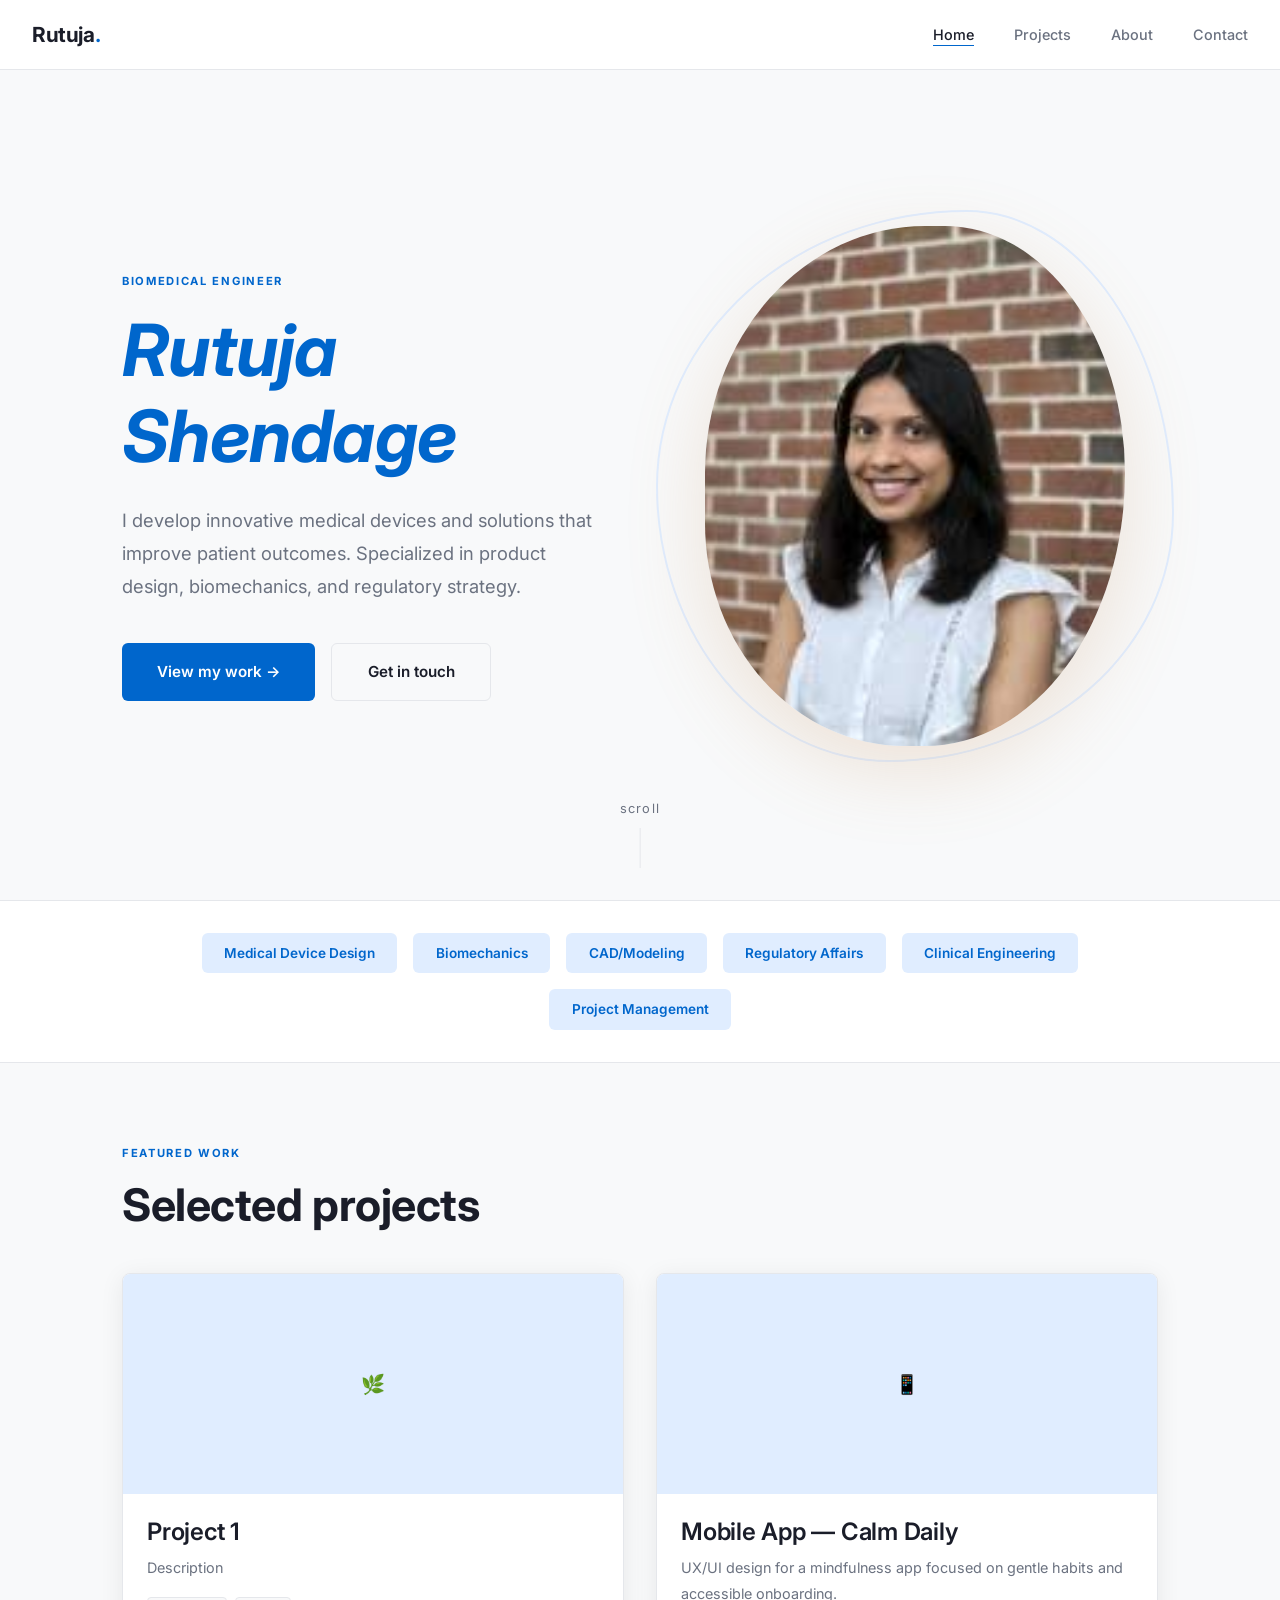
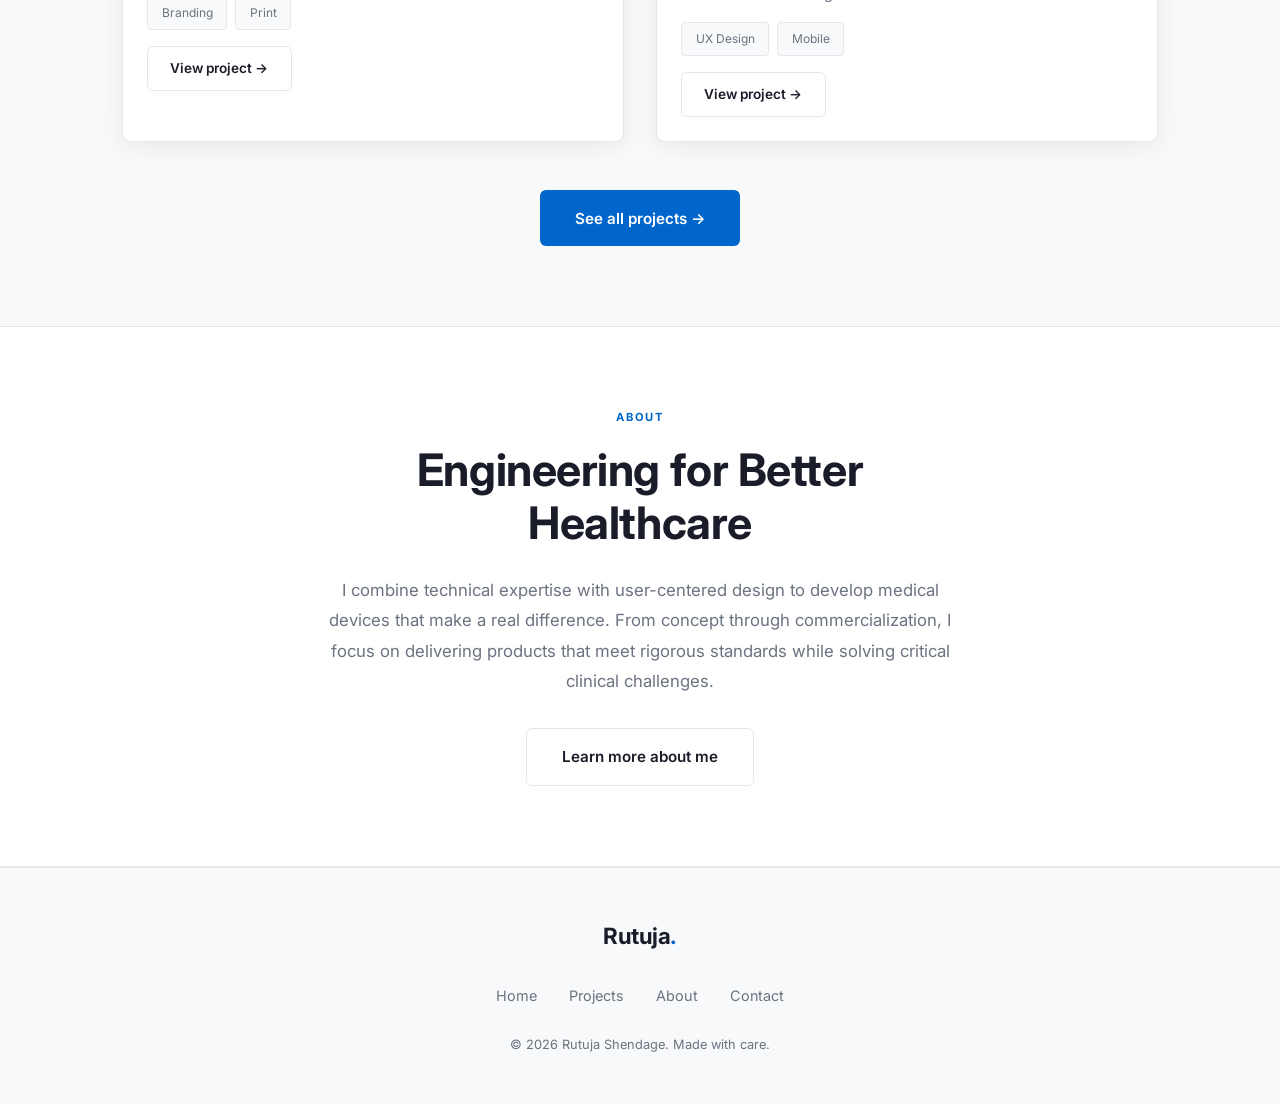
==== index.html @ ed60dc4b "dash" ====
<!DOCTYPE html>
<html lang="en">
<head>
  <meta charset="UTF-8" />
  <meta name="viewport" content="width=device-width, initial-scale=1.0" />
  <title>Rutuja Shendage - Biomedical Engineer</title><!-- ✏️ Change your name here -->
  <meta name="description" content="Biomedical Engineer specializing in medical device design and innovation." />
  <link rel="preconnect" href="https://fonts.googleapis.com" />
  <link rel="preconnect" href="https://fonts.gstatic.com" crossorigin />
  <link href="https://fonts.googleapis.com/css2?family=Inter:wght@400;500;600;700&family=Roboto:wght@400;500;700&display=swap" rel="stylesheet" />
  <link rel="stylesheet" href="css/style.css" />
</head>
<body>

  <!-- ===== NAVIGATION ===== -->
  <nav>
    <a href="index.html" class="nav-logo">Rutuja<span>.</span></a><!-- ✏️ Your name/logo -->
    <button class="nav-toggle" aria-label="Open menu">
      <span></span><span></span><span></span>
    </button>
    <ul class="nav-links">
      <li><a href="index.html">Home</a></li>
      <li><a href="pages/projects.html">Projects</a></li>
      <li><a href="pages/about.html">About</a></li>
      <li><a href="pages/contact.html">Contact</a></li>
    </ul>
  </nav>

  <div class="page-wrapper">

    <!-- ===== HERO ===== -->
    <section class="hero section">
      <div class="container">
        <div class="hero-inner">
          <!-- Left: text -->
          <div class="hero-content">
            <span class="section-label">Biomedical Engineer</span><!-- ✏️ Tagline -->
            <h1><em>Rutuja Shendage</em></h1><!-- ✏️ Your name -->
            <p>
              I develop innovative medical devices and solutions that improve patient outcomes.
              Specialized in product design, biomechanics, and regulatory strategy.
            </p><!-- ✏️ Your bio intro -->
            <div class="hero-ctas">
              <a href="pages/projects.html" class="btn btn-primary">View my work →</a>
              <a href="pages/contact.html" class="btn btn-outline">Get in touch</a>
            </div>
          </div>

          <!-- Right: photo -->
          <div class="hero-photo-wrap">
            <!--
              ✏️ TO ADD YOUR PHOTO:
              1. Put your photo in the "images" folder (create it next to index.html)
              2. Replace the <div> below with:
                 
            -->
            <img src="images/rutuja.jfif" alt="Rutuja Shendage" class="hero-photo" />
            <div class="hero-photo-ring"></div>
          </div>
        </div>
      </div>
      <div class="hero-scroll">scroll</div>
    </section>

    <!-- ===== SKILLS STRIP ===== -->
    <section class="skills-strip">
      <div class="container">
        <div class="skills-strip-inner">
          <!-- ✏️ Edit or add your skills here -->
          <span class="skill-tag">Medical Device Design</span>
          <span class="skill-tag">Biomechanics</span>
          <span class="skill-tag">CAD/Modeling</span>
          <span class="skill-tag">Regulatory Affairs</span>
          <span class="skill-tag">Clinical Engineering</span>
          <span class="skill-tag">Project Management</span>
        </div>
      </div>
    </section>

    <!-- ===== FEATURED PROJECTS ===== -->
    <section class="section">
      <div class="container">
        <span class="section-label">Featured work</span>
        <h2 style="margin-bottom: 2.5rem;">Selected projects</h2>

        <div class="featured-grid">
          <!-- ✏️ FEATURED PROJECT 1 — Edit title, description, tags, and link -->
          <div class="featured-card fade-in">
            <div class="featured-card-img">🌿</div><!-- ✏️ Replace emoji with <img src="..." alt="..."> -->
            <div class="featured-card-body">
              <h3>Project 1</h3>
              <p>Description</p>
              <div class="card-tags">
                <span class="card-tag">Branding</span>
                <span class="card-tag">Print</span>
              </div>
              <a href="pages/projects/bloom-studio.html" class="btn btn-outline" style="font-size:0.85rem; padding: 0.6rem 1.4rem;">View project →</a>
            </div>
          </div>

          <!-- ✏️ FEATURED PROJECT 2 -->
          <div class="featured-card fade-in">
            <div class="featured-card-img">📱</div>
            <div class="featured-card-body">
              <h3>Mobile App — Calm Daily</h3>
              <p>UX/UI design for a mindfulness app focused on gentle habits and accessible onboarding.</p>
              <div class="card-tags">
                <span class="card-tag">UX Design</span>
                <span class="card-tag">Mobile</span>
              </div>
              <a href="pages/projects/calm-daily.html" class="btn btn-outline" style="font-size:0.85rem; padding: 0.6rem 1.4rem;">View project →</a>
            </div>
          </div>
        </div>

        <div style="text-align:center; margin-top: 3rem;">
          <a href="pages/projects.html" class="btn btn-primary">See all projects →</a>
        </div>
      </div>
    </section>

    <!-- ===== BRIEF ABOUT ===== -->
    <section class="section" style="background: var(--color-surface); border-top: 1px solid var(--color-border); border-bottom: 1px solid var(--color-border);">
      <div class="container" style="max-width: 700px; text-align: center;">
        <span class="section-label">About</span>
        <h2 style="margin-bottom: 1.5rem;">Engineering for Better Healthcare</h2><!-- ✏️ Your headline -->
        <p style="color: var(--color-muted); font-size: 1.05rem; margin-bottom: 2rem;">
          I combine technical expertise with user-centered design to develop medical devices
          that make a real difference. From concept through commercialization, I focus on
          delivering products that meet rigorous standards while solving critical clinical challenges.
        </p><!-- ✏️ Your short bio -->
        <a href="pages/about.html" class="btn btn-outline">Learn more about me</a>
      </div>
    </section>

  </div>

  <!-- ===== FOOTER ===== -->
  <footer>
    <div class="container">
      <div class="footer-inner">
        <div class="footer-logo">Rutuja<span style="color:var(--color-accent);">.</span></div><!-- ✏️ Your name -->
        <ul class="footer-links">
          <li><a href="index.html">Home</a></li>
          <li><a href="pages/projects.html">Projects</a></li>
          <li><a href="pages/about.html">About</a></li>
          <li><a href="pages/contact.html">Contact</a></li>
        </ul>
        <p class="footer-copy">© <span id="current-year"></span> Rutuja Shendage. Made with care.</p><!-- ✏️ Your name -->
      </div>
    </div>
  </footer>

  <script src="js/main.js"></script>
</body>
</html>
---- css/style.css ----
/* ============================================
   PORTFOLIO — Easy to customize!
   Change colors, fonts, and content below
   ============================================ */

/* === YOUR BRAND COLORS — Edit these! === */
:root {
  --color-bg: #F8F9FA;
  --color-surface: #FFFFFF;
  --color-text: #1A1D29;
  --color-muted: #6B7280;
  --color-accent: #0066CC;
  --color-accent-light: #E0EDFF;
  --color-border: #E5E7EB;

  --font-display: 'Inter', 'Roboto', sans-serif;
  --font-body: 'Inter', 'Roboto', sans-serif;

  --radius: 12px;
  --shadow: 0 4px 24px rgba(0,0,0,0.07);
  --transition: all 0.3s ease;
}

/* === RESET === */
*, *::before, *::after { box-sizing: border-box; margin: 0; padding: 0; }

/* === BASE === */
html { scroll-behavior: smooth; }

body {
  background: var(--color-bg);
  color: var(--color-text);
  font-family: var(--font-body);
  font-size: 16px;
  line-height: 1.8;
  font-weight: 400;
  min-height: 100vh;
}

img { max-width: 100%; display: block; }
a { color: inherit; text-decoration: none; }

/* === TYPOGRAPHY === */
h1, h2, h3, h4 {
  font-family: var(--font-display);
  font-weight: 700;
  line-height: 1.2;
  letter-spacing: -0.01em;
}

h1 { 
  font-size: clamp(2.5rem, 6vw, 4.5rem);
  font-weight: 700;
}

h2 { 
  font-size: clamp(1.8rem, 4vw, 2.8rem);
  font-weight: 700;
}

h3 { 
  font-size: 1.5rem;
  font-weight: 600;
}

h4 {
  font-size: 1.1rem;
  font-weight: 600;
}

.section-label {
  font-size: 0.7rem;
  letter-spacing: 0.15em;
  text-transform: uppercase;
  color: var(--color-accent);
  font-weight: 700;
  display: block;
  margin-bottom: 1rem;
}

/* === NAVIGATION === */
nav {
  position: fixed;
  top: 0; left: 0; right: 0;
  z-index: 100;
  padding: 1rem 2rem;
  display: flex;
  align-items: center;
  justify-content: space-between;
  background: rgba(255, 255, 255, 0.95);
  backdrop-filter: blur(12px);
  border-bottom: 1px solid var(--color-border);
  transition: var(--transition);
}

.nav-logo {
  font-family: var(--font-display);
  font-size: 1.3rem;
  font-weight: 700;
  color: var(--color-text);
  letter-spacing: -0.02em;
}

.nav-logo span {
  color: var(--color-accent);
}

.nav-links {
  display: flex;
  gap: 2.5rem;
  list-style: none;
}

.nav-links a {
  font-size: 0.9rem;
  font-weight: 500;
  color: var(--color-muted);
  transition: var(--transition);
  position: relative;
}

.nav-links a::after {
  content: '';
  position: absolute;
  bottom: -3px; left: 0; right: 0;
  height: 1px;
  background: var(--color-accent);
  transform: scaleX(0);
  transition: transform 0.3s ease;
}

.nav-links a:hover,
.nav-links a.active {
  color: var(--color-text);
}

.nav-links a:hover::after,
.nav-links a.active::after {
  transform: scaleX(1);
}

/* Hamburger for mobile */
.nav-toggle {
  display: none;
  flex-direction: column;
  gap: 5px;
  cursor: pointer;
  padding: 5px;
}

.nav-toggle span {
  display: block;
  width: 24px; height: 2px;
  background: var(--color-text);
  transition: var(--transition);
}

/* === LAYOUT === */
.page-wrapper {
  padding-top: 72px;
}

.container {
  max-width: 1100px;
  margin: 0 auto;
  padding: 0 2rem;
}

.section {
  padding: 5rem 0;
}

/* === BUTTONS === */
.btn {
  display: inline-flex;
  align-items: center;
  gap: 0.5rem;
  padding: 0.9rem 2.2rem;
  border-radius: 6px;
  font-family: var(--font-body);
  font-size: 0.95rem;
  font-weight: 600;
  cursor: pointer;
  transition: var(--transition);
  border: none;
}

.btn-primary {
  background: var(--color-accent);
  color: white;
}

.btn-primary:hover {
  background: #0050A3;
  transform: translateY(-2px);
  box-shadow: 0 8px 24px rgba(0,102,204,0.3);
}

.btn-outline {
  background: transparent;
  color: var(--color-text);
  border: 1.5px solid var(--color-border);
}

.btn-outline:hover {
  border-color: var(--color-accent);
  color: var(--color-accent);
  transform: translateY(-2px);
}

/* === HERO SECTION (index.html) === */
.hero {
  min-height: calc(100vh - 72px);
  display: flex;
  align-items: center;
  position: relative;
  overflow: hidden;
}

.hero-inner {
  display: grid;
  grid-template-columns: 1fr 1fr;
  gap: 4rem;
  align-items: center;
  width: 100%;
}

.hero-content {
  position: relative;
  z-index: 1;
}

.hero-content h1 {
  margin-bottom: 1.5rem;
}

.hero-content h1 em {
  font-style: italic;
  color: var(--color-accent);
}

.hero-content p {
  font-size: 1.15rem;
  color: var(--color-muted);
  margin-bottom: 2.5rem;
  max-width: 500px;
}

.hero-ctas {
  display: flex;
  gap: 1rem;
  flex-wrap: wrap;
}

/* Photo side */
.hero-photo-wrap {
  position: relative;
  display: flex;
  justify-content: center;
  align-items: center;
}

.hero-photo-ring {
  position: absolute;
  inset: -16px;
  border-radius: 60% 40% 55% 45% / 50% 55% 45% 50%;
  border: 2px solid var(--color-accent-light);
  z-index: 0;
  animation: morphRing 8s ease-in-out infinite;
}

@keyframes morphRing {
  0%, 100% { border-radius: 60% 40% 55% 45% / 50% 55% 45% 50%; }
  33%       { border-radius: 45% 55% 40% 60% / 55% 45% 55% 45%; }
  66%       { border-radius: 55% 45% 60% 40% / 45% 55% 45% 55%; }
}

.hero-photo {
  width: 420px;
  height: 520px;
  object-fit: cover;
  border-radius: 55% 45% 50% 50% / 50% 50% 55% 45%;
  position: relative;
  z-index: 1;
  animation: morphPhoto 8s ease-in-out infinite;
  box-shadow: 0 24px 80px rgba(196, 136, 74, 0.2);
}

@keyframes morphPhoto {
  0%, 100% { border-radius: 55% 45% 50% 50% / 50% 50% 55% 45%; }
  33%       { border-radius: 45% 55% 45% 55% / 55% 45% 50% 50%; }
  66%       { border-radius: 50% 50% 55% 45% / 45% 55% 45% 55%; }
}

/* Placeholder (before photo is added) */
.hero-photo-placeholder {
  background: var(--color-accent-light);
  display: flex;
  align-items: center;
  justify-content: center;
  font-size: 6rem;
}

.hero-scroll {
  position: absolute;
  bottom: 2rem;
  left: 50%;
  transform: translateX(-50%);
  font-size: 0.8rem;
  color: var(--color-muted);
  letter-spacing: 0.1em;
  display: flex;
  flex-direction: column;
  align-items: center;
  gap: 0.5rem;
  animation: bounce 2s infinite;
}

.hero-scroll::after {
  content: '';
  width: 1px; height: 40px;
  background: var(--color-border);
}

@keyframes bounce {
  0%, 100% { transform: translateX(-50%) translateY(0); }
  50% { transform: translateX(-50%) translateY(6px); }
}

/* === SKILLS STRIP === */
.skills-strip {
  padding: 2rem 0;
  border-top: 1px solid var(--color-border);
  border-bottom: 1px solid var(--color-border);
  background: var(--color-surface);
}

.skills-strip-inner {
  display: flex;
  flex-wrap: wrap;
  gap: 1rem;
  justify-content: center;
}

.skill-tag {
  background: var(--color-accent-light);
  color: var(--color-accent);
  padding: 0.5rem 1.4rem;
  border-radius: 6px;
  font-size: 0.85rem;
  font-weight: 600;
}

/* === FEATURED PROJECT (homepage) === */
.featured-grid {
  display: grid;
  grid-template-columns: 1fr 1fr;
  gap: 2rem;
}

.featured-card {
  background: var(--color-surface);
  border-radius: 8px;
  overflow: hidden;
  box-shadow: var(--shadow);
  transition: var(--transition);
  border: 1px solid var(--color-border);
}

.featured-card:hover {
  transform: translateY(-6px);
  box-shadow: 0 16px 48px rgba(0,0,0,0.12);
}

.featured-card-img {
  width: 100%;
  height: 220px;
  object-fit: cover;
  background: var(--color-accent-light);
  display: flex;
  align-items: center;
  justify-content: center;
  color: var(--color-accent);
  font-family: var(--font-display);
  font-size: 1.2rem;
}

.featured-card-body {
  padding: 1.5rem;
}

.featured-card-body h3 {
  margin-bottom: 0.5rem;
}

.featured-card-body p {
  color: var(--color-muted);
  font-size: 0.9rem;
  margin-bottom: 1rem;
}

.card-tags {
  display: flex;
  flex-wrap: wrap;
  gap: 0.5rem;
  margin-bottom: 1rem;
}

.card-tag {
  font-size: 0.75rem;
  padding: 0.3rem 0.85rem;
  border-radius: 4px;
  background: var(--color-bg);
  color: var(--color-muted);
  border: 1px solid var(--color-border);
}

/* === PROJECTS GRID (projects.html) === */
.projects-grid {
  display: grid;
  grid-template-columns: repeat(auto-fill, minmax(320px, 1fr));
  gap: 2rem;
}

.project-card {
  background: var(--color-surface);
  border-radius: 8px;
  overflow: hidden;
  box-shadow: var(--shadow);
  transition: var(--transition);
  border: 1px solid var(--color-border);
  display: flex;
  flex-direction: column;
}

.project-card:hover {
  transform: translateY(-6px);
  box-shadow: 0 16px 48px rgba(0,0,0,0.12);
}

.project-card-img {
  width: 100%;
  height: 200px;
  object-fit: cover;
  background: linear-gradient(135deg, var(--color-accent-light), var(--color-border));
  display: flex;
  align-items: center;
  justify-content: center;
  font-family: var(--font-display);
  font-size: 3rem;
}

.project-card-body {
  padding: 1.5rem;
  flex: 1;
  display: flex;
  flex-direction: column;
}

.project-card-body h3 { margin-bottom: 0.5rem; }

.project-card-body p {
  color: var(--color-muted);
  font-size: 0.9rem;
  flex: 1;
  margin-bottom: 1rem;
}

.project-links {
  display: flex;
  gap: 0.75rem;
}

.project-link {
  font-size: 0.85rem;
  font-weight: 600;
  color: var(--color-accent);
  display: flex;
  align-items: center;
  gap: 0.3rem;
  transition: var(--transition);
}

.project-link:hover { color: #b07840; }

/* === ABOUT PAGE === */
.about-grid {
  display: grid;
  grid-template-columns: 1fr 1.5fr;
  gap: 4rem;
  align-items: start;
}

.about-photo {
  width: 100%;
  aspect-ratio: 3/4;
  object-fit: cover;
  border-radius: var(--radius);
  background: var(--color-accent-light);
  display: flex;
  align-items: center;
  justify-content: center;
  font-size: 5rem;
}

.about-content h2 { margin-bottom: 1.5rem; }

.about-content p {
  color: var(--color-muted);
  margin-bottom: 1.5rem;
}

.about-content p strong {
  color: var(--color-text);
  font-weight: 600;
}

.about-stats {
  display: grid;
  grid-template-columns: 1fr 1fr;
  gap: 1.5rem;
  margin: 2rem 0;
  padding: 2rem;
  background: var(--color-surface);
  border-radius: 8px;
  border: 1px solid var(--color-border);
}

.stat h3 {
  font-size: 2rem;
  color: var(--color-accent);
}

.stat p {
  font-size: 0.85rem;
  color: var(--color-muted);
  margin: 0;
}

/* === CONTACT PAGE === */
.contact-grid {
  display: grid;
  grid-template-columns: 1fr 1.5fr;
  gap: 4rem;
  align-items: start;
}

.contact-info h2 { margin-bottom: 1rem; }

.contact-info p {
  color: var(--color-muted);
  margin-bottom: 2rem;
}

.contact-links {
  display: flex;
  flex-direction: column;
  gap: 1rem;
}

.contact-link-item {
  display: flex;
  align-items: center;
  gap: 1rem;
  padding: 1rem 1.25rem;
  background: var(--color-surface);
  border-radius: 8px;
  border: 1px solid var(--color-border);
  transition: var(--transition);
}

.contact-link-item:hover {
  border-color: var(--color-accent);
  background: var(--color-accent-light);
}

.contact-link-item .icon {
  font-size: 1.5rem;
}

.contact-link-item .label {
  font-size: 0.75rem;
  color: var(--color-muted);
  display: block;
}

.contact-link-item .value {
  font-weight: 600;
  color: var(--color-text);
}

/* === CONTACT FORM === */
.contact-form {
  background: var(--color-surface);
  border-radius: 8px;
  border: 1px solid var(--color-border);
  padding: 2rem;
}

.form-group {
  margin-bottom: 1.5rem;
}

.form-group label {
  display: block;
  font-size: 0.85rem;
  font-weight: 600;
  margin-bottom: 0.5rem;
  color: var(--color-text);
}

.form-group input,
.form-group textarea {
  width: 100%;
  padding: 0.9rem 1rem;
  border: 1px solid var(--color-border);
  border-radius: 6px;
  background: var(--color-bg);
  color: var(--color-text);
  font-family: var(--font-body);
  font-size: 0.95rem;
  transition: var(--transition);
  outline: none;
}

.form-group input:focus,
.form-group textarea:focus {
  border-color: var(--color-accent);
  background: white;
}

.form-group textarea {
  min-height: 140px;
  resize: vertical;
}

.form-success {
  display: none;
  text-align: center;
  padding: 2rem;
  color: var(--color-accent);
  font-family: var(--font-display);
  font-size: 1.3rem;
}

/* === PAGE HERO (inner pages) === */
.page-hero {
  padding: 4rem 0 3rem;
  border-bottom: 1px solid var(--color-border);
}

.page-hero h1 { margin-bottom: 1rem; }

.page-hero p {
  font-size: 1.1rem;
  color: var(--color-muted);
  max-width: 520px;
}

/* === FOOTER === */
footer {
  border-top: 1px solid var(--color-border);
  padding: 3rem 0;
  text-align: center;
}

.footer-inner {
  display: flex;
  flex-direction: column;
  align-items: center;
  gap: 1.5rem;
}

.footer-logo {
  font-family: var(--font-display);
  font-size: 1.4rem;
  font-weight: 700;
  letter-spacing: -0.02em;
}

.footer-links {
  display: flex;
  gap: 2rem;
  list-style: none;
}

.footer-links a {
  font-size: 0.9rem;
  color: var(--color-muted);
  transition: var(--transition);
}

.footer-links a:hover { color: var(--color-accent); }

.footer-copy {
  font-size: 0.8rem;
  color: var(--color-muted);
}

/* === ANIMATIONS === */
/* Fade in with slide up */
.fade-in {
  opacity: 0;
  transform: translateY(24px);
  transition: opacity 0.6s ease, transform 0.6s ease;
}

.fade-in.visible {
  opacity: 1;
  transform: translateY(0);
}

/* Slide in from left */
.slide-in-left {
  opacity: 0;
  transform: translateX(-40px);
  transition: opacity 0.7s ease, transform 0.7s ease;
}

.slide-in-left.visible {
  opacity: 1;
  transform: translateX(0);
}

/* Slide in from right */
.slide-in-right {
  opacity: 0;
  transform: translateX(40px);
  transition: opacity 0.7s ease, transform 0.7s ease;
}

.slide-in-right.visible {
  opacity: 1;
  transform: translateX(0);
}

/* Scale and fade in */
.scale-in {
  opacity: 0;
  transform: scale(0.9) translateY(20px);
  transition: opacity 0.6s ease, transform 0.6s ease;
}

.scale-in.visible {
  opacity: 1;
  transform: scale(1) translateY(0);
}

/* Pop in animation */
.pop-in {
  opacity: 0;
  transform: scale(0.8);
  transition: opacity 0.5s cubic-bezier(0.34, 1.56, 0.64, 1), transform 0.5s cubic-bezier(0.34, 1.56, 0.64, 1);
}

.pop-in.visible {
  opacity: 1;
  transform: scale(1);
}

/* Text reveal from bottom */
.text-reveal {
  opacity: 0;
  transform: translateY(30px);
  transition: opacity 0.8s ease, transform 0.8s ease;
}

.text-reveal.visible {
  opacity: 1;
  transform: translateY(0);
}

/* Underline animation */
.underline-reveal {
  position: relative;
  opacity: 0;
  transition: opacity 0.6s ease;
}

.underline-reveal::after {
  content: '';
  position: absolute;
  bottom: -4px;
  left: 0;
  width: 0;
  height: 2px;
  background: var(--color-accent);
  transition: width 0.8s ease 0.3s;
}

.underline-reveal.visible {
  opacity: 1;
}

.underline-reveal.visible::after {
  width: 100%;
}

/* Stagger children */
.fade-in:nth-child(1) { transition-delay: 0s; }
.fade-in:nth-child(2) { transition-delay: 0.1s; }
.fade-in:nth-child(3) { transition-delay: 0.2s; }
.fade-in:nth-child(4) { transition-delay: 0.3s; }
.fade-in:nth-child(5) { transition-delay: 0.4s; }
.fade-in:nth-child(6) { transition-delay: 0.5s; }

.slide-in-left:nth-child(1) { transition-delay: 0s; }
.slide-in-left:nth-child(2) { transition-delay: 0.1s; }
.slide-in-left:nth-child(3) { transition-delay: 0.2s; }
.slide-in-left:nth-child(4) { transition-delay: 0.3s; }

.slide-in-right:nth-child(1) { transition-delay: 0s; }
.slide-in-right:nth-child(2) { transition-delay: 0.1s; }
.slide-in-right:nth-child(3) { transition-delay: 0.2s; }
.slide-in-right:nth-child(4) { transition-delay: 0.3s; }

.text-reveal:nth-child(1) { transition-delay: 0s; }
.text-reveal:nth-child(2) { transition-delay: 0.15s; }
.text-reveal:nth-child(3) { transition-delay: 0.3s; }
.text-reveal:nth-child(4) { transition-delay: 0.45s; }

/* === RESPONSIVE === */
@media (max-width: 768px) {
  nav { padding: 1rem 1.5rem; }

  .nav-links {
    display: none;
    position: fixed;
    top: 72px; left: 0; right: 0;
    background: var(--color-bg);
    border-bottom: 1px solid var(--color-border);
    flex-direction: column;
    padding: 2rem;
    gap: 1.5rem;
  }

  .nav-links.open { display: flex; }
  .nav-toggle { display: flex; }

  .hero-inner {
    grid-template-columns: 1fr;
    gap: 2.5rem;
    text-align: center;
  }

  /* Show photo above text on mobile */
  .hero-photo-wrap { order: -1; }

  .hero-content p { margin-left: auto; margin-right: auto; }

  .hero-ctas { justify-content: center; }

  .hero-photo {
    width: 260px;
    height: 320px;
  }

  .featured-grid,
  .about-grid,
  .contact-grid { grid-template-columns: 1fr; }

  .about-stats { grid-template-columns: 1fr 1fr; }

  .section { padding: 3rem 0; }

  /* Project page */
  .project-page-grid { grid-template-columns: 1fr !important; }
}

/* === INDIVIDUAL PROJECT PAGE === */
.project-hero {
  padding: 4rem 0 0;
}

.project-hero-img {
  width: 100%;
  max-height: 480px;
  object-fit: cover;
  border-radius: 8px;
  background: linear-gradient(135deg, var(--color-accent-light), var(--color-border));
  display: flex;
  align-items: center;
  justify-content: center;
  font-size: 6rem;
  margin-top: 2rem;
}

.project-page-grid {
  display: grid;
  grid-template-columns: 1fr 320px;
  gap: 4rem;
  align-items: start;
  padding: 4rem 0;
}

.project-body h2 {
  margin: 2rem 0 1rem;
  font-size: 1.6rem;
}

.project-body p {
  color: var(--color-muted);
  margin-bottom: 1.2rem;
}

.project-body ul {
  color: var(--color-muted);
  padding-left: 1.5rem;
  margin-bottom: 1.2rem;
}

.project-body ul li {
  margin-bottom: 0.4rem;
}

/* Extra images inside a project page */
.project-images {
  display: grid;
  grid-template-columns: 1fr 1fr;
  gap: 1rem;
  margin: 2rem 0;
}

.project-images .img-placeholder {
  height: 200px;
  border-radius: 8px;
  background: var(--color-accent-light);
  display: flex;
  align-items: center;
  justify-content: center;
  font-size: 2.5rem;
  border: 1px solid var(--color-border);
}

/* Sidebar */
.project-sidebar {
  position: sticky;
  top: 96px;
}

.project-meta-card {
  background: var(--color-surface);
  border: 1px solid var(--color-border);
  border-radius: 8px;
  padding: 1.75rem;
  margin-bottom: 1.5rem;
}

.project-meta-card h4 {
  font-size: 0.75rem;
  letter-spacing: 0.15em;
  text-transform: uppercase;
  color: var(--color-accent);
  margin-bottom: 1rem;
}

.meta-row {
  display: flex;
  flex-direction: column;
  gap: 1rem;
}

.meta-item label {
  font-size: 0.75rem;
  color: var(--color-muted);
  display: block;
  margin-bottom: 0.2rem;
}

.meta-item span {
  font-weight: 600;
  font-size: 0.95rem;
}

.project-back-link {
  display: inline-flex;
  align-items: center;
  gap: 0.4rem;
  color: var(--color-muted);
  font-size: 0.9rem;
  font-weight: 500;
  margin-bottom: 1.5rem;
  transition: var(--transition);
}

.project-back-link:hover { color: var(--color-accent); }

/* Next project strip */
.next-project {
  border-top: 1px solid var(--color-border);
  padding: 3rem 0;
  text-align: center;
}

.next-project p {
  font-size: 0.8rem;
  letter-spacing: 0.15em;
  text-transform: uppercase;
  color: var(--color-muted);
  margin-bottom: 0.5rem;
}

.next-project a {
  font-family: var(--font-display);
  font-size: 2rem;
  color: var(--color-text);
  transition: var(--transition);
}

.next-project a:hover { color: var(--color-accent); }
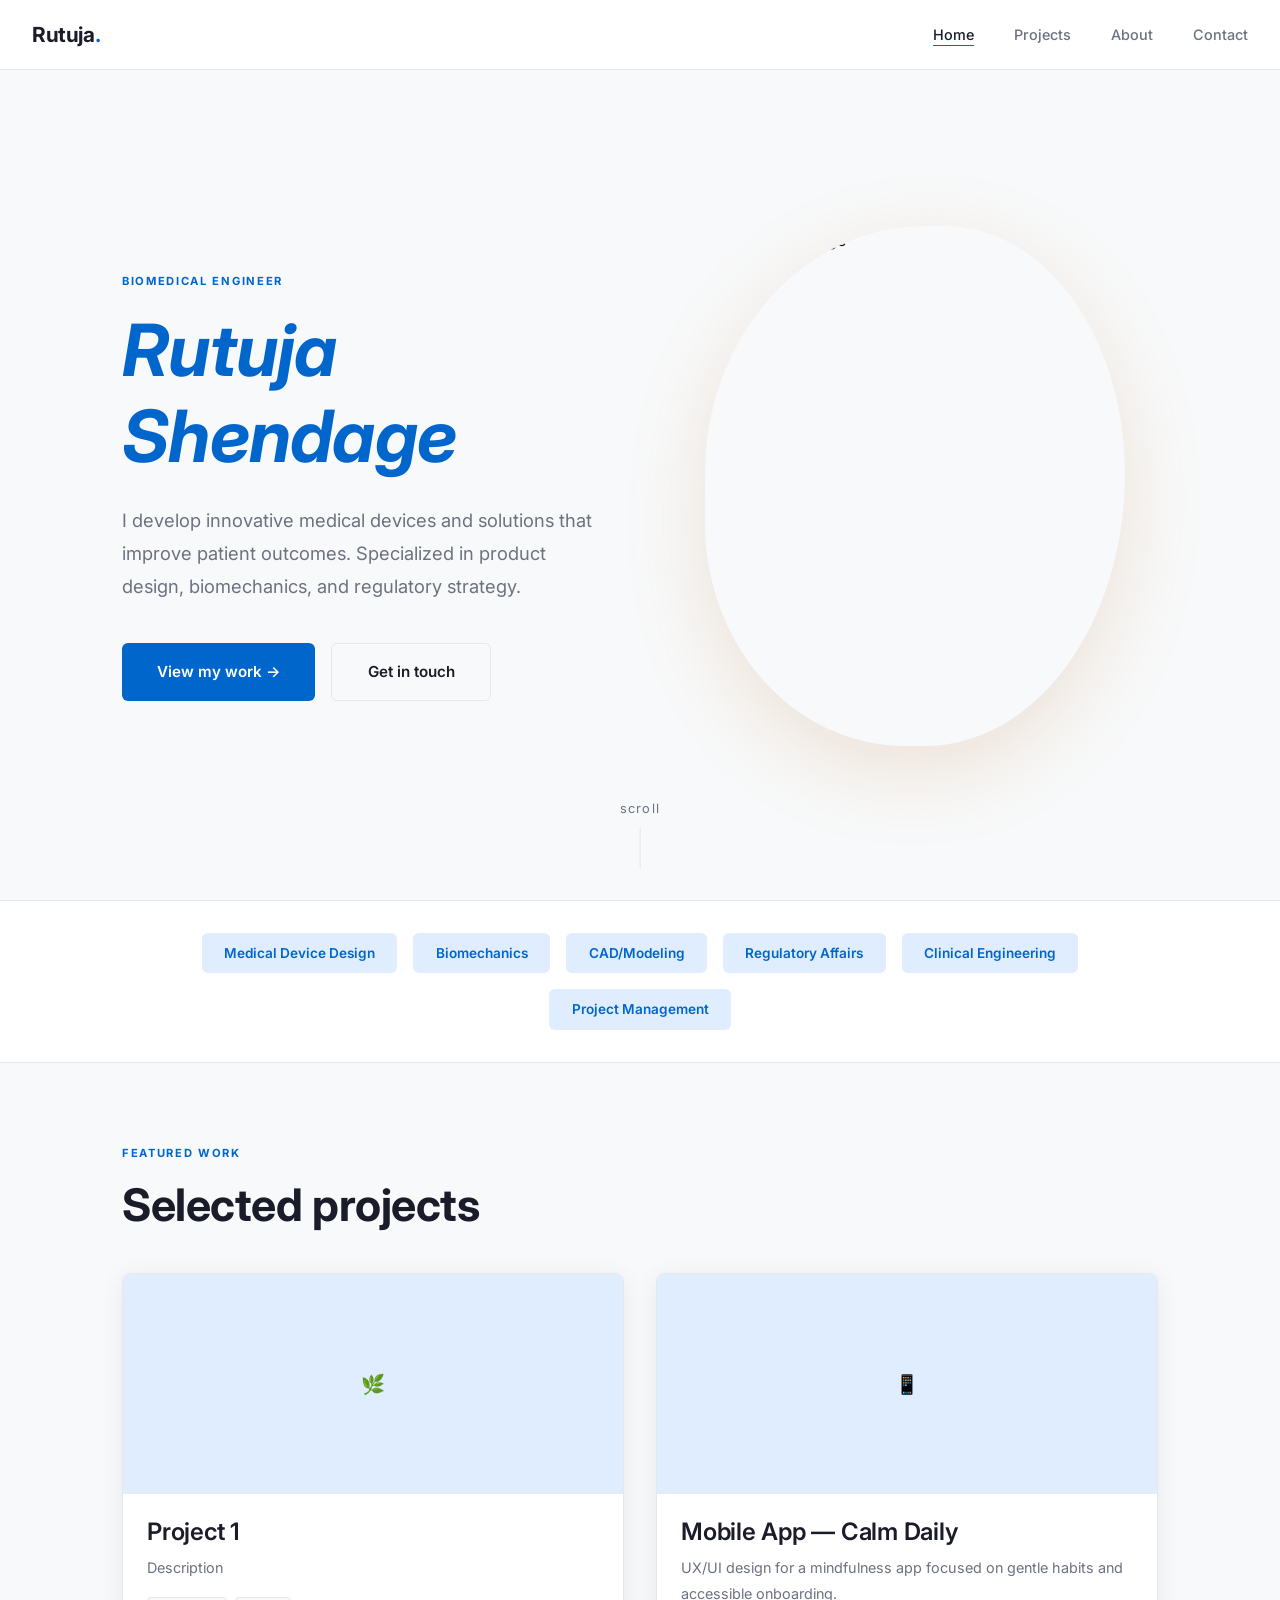
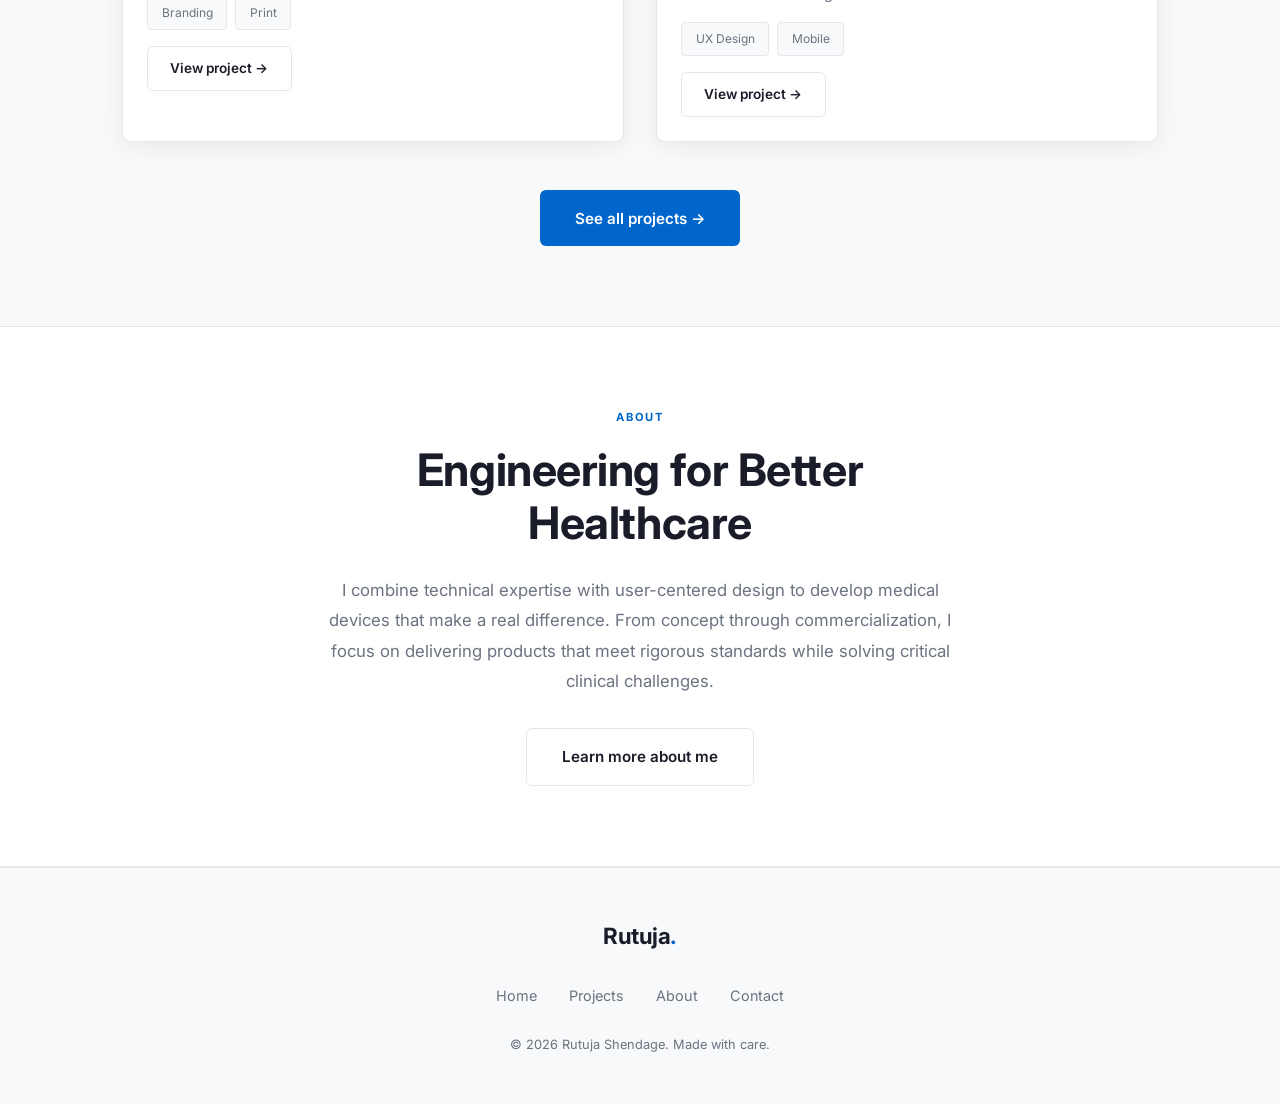
==== commit 65884381: "description" ====
--- a/index.html
+++ b/index.html
@@ -54,8 +54,7 @@
               2. Replace the <div> below with:
                  
             -->
-            <img src="images/rutuja.jfif" alt="Rutuja Shendage" class="hero-photo" />
-            <div class="hero-photo-ring"></div>
+            <img src="images/20250219_124618(1).jpg" alt="Rutuja Shendage" class="hero-photo" />
           </div>
         </div>
       </div>
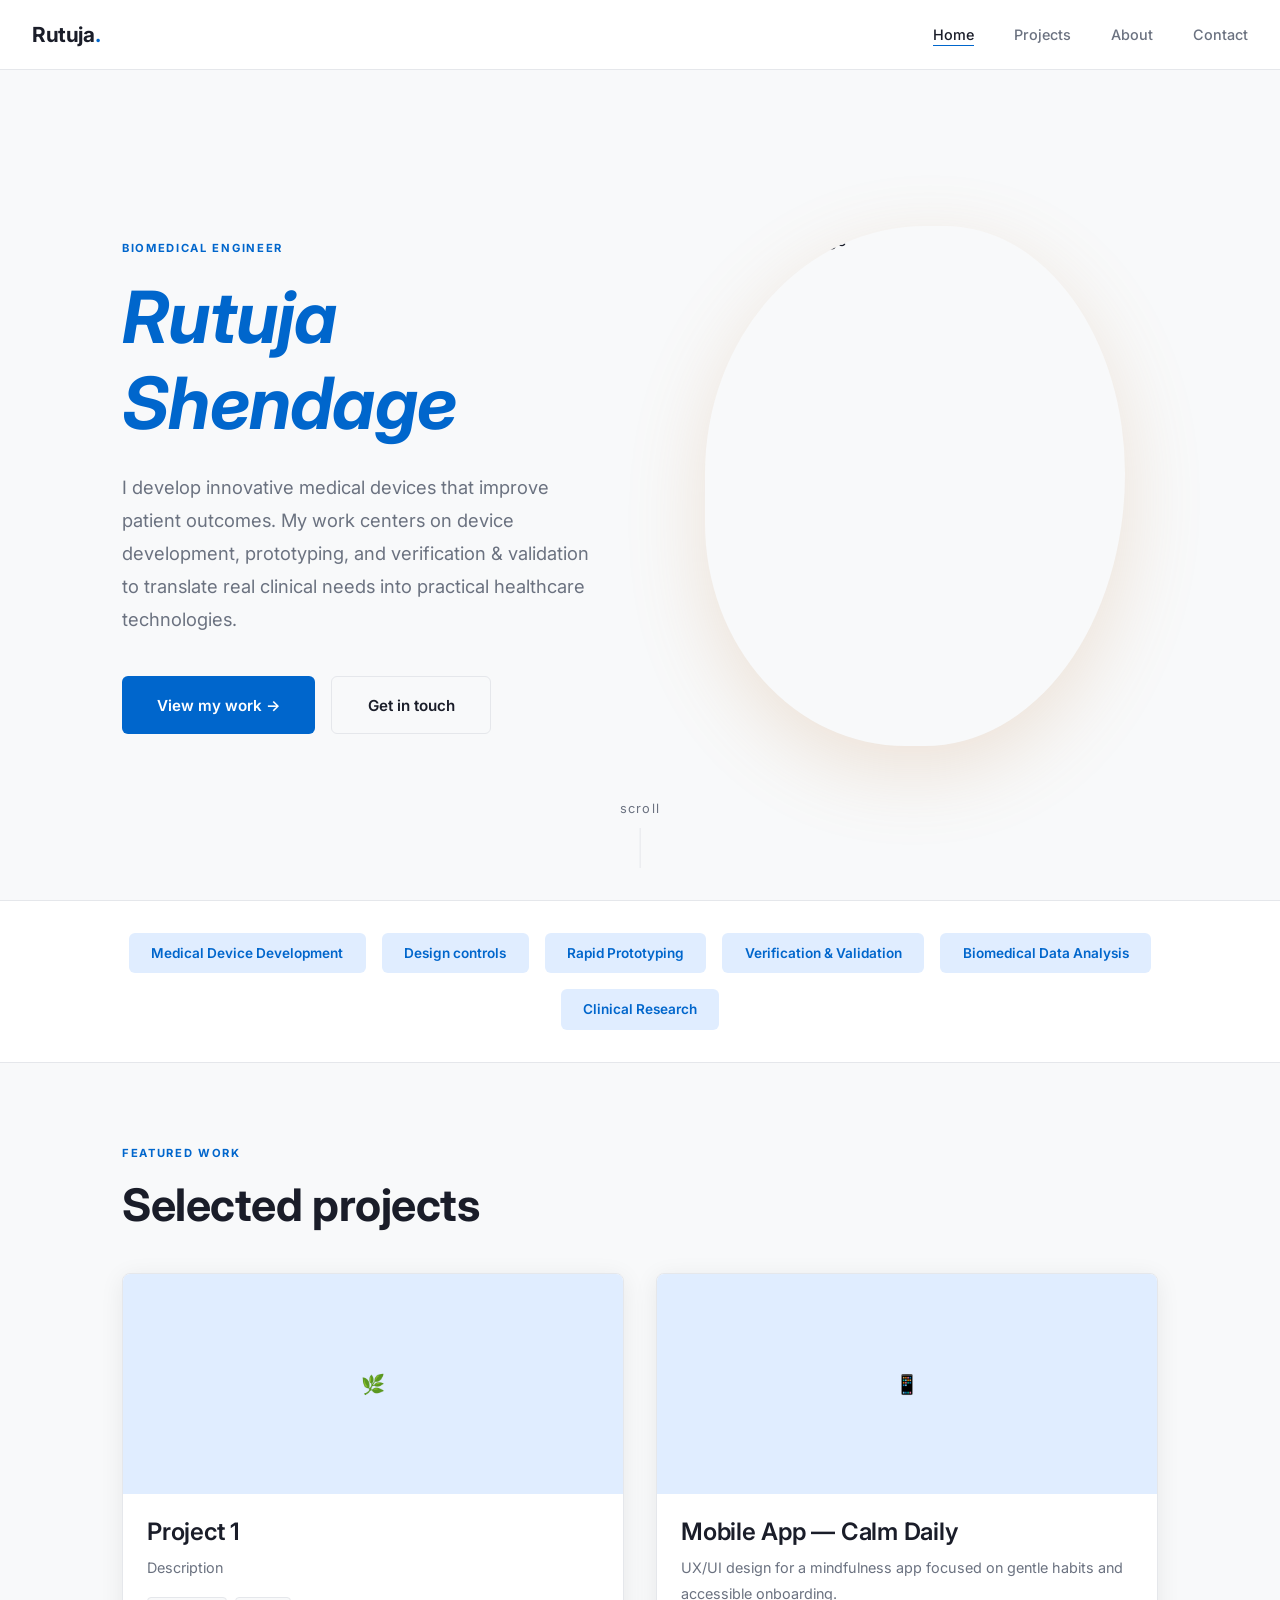
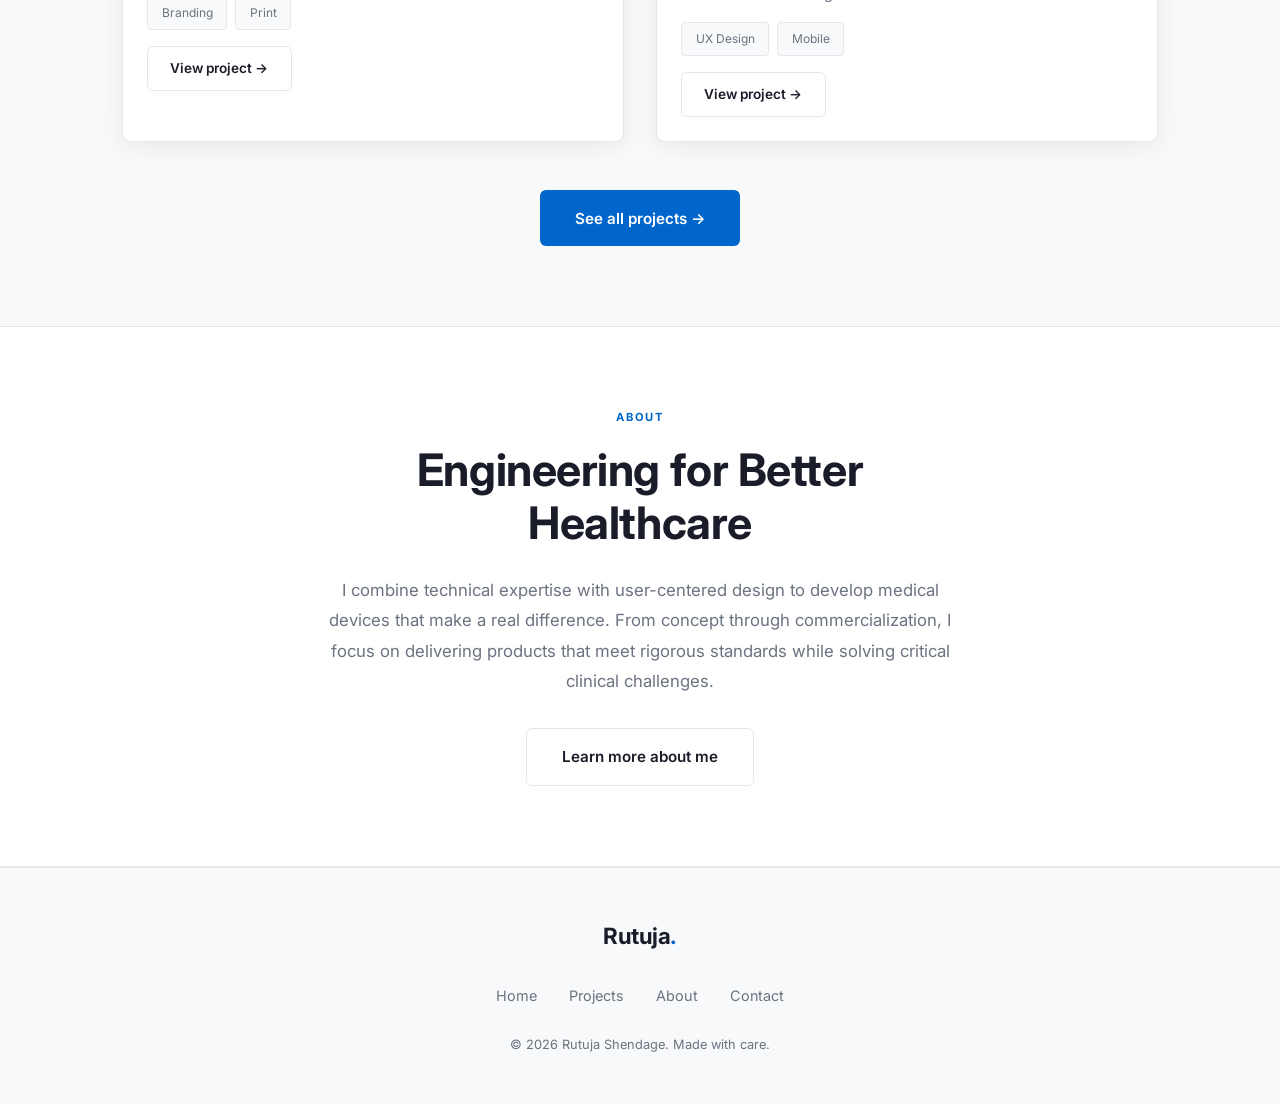
==== commit 00131c88: "Description skills" ====
--- a/index.html
+++ b/index.html
@@ -37,9 +37,8 @@
             <span class="section-label">Biomedical Engineer</span><!-- ✏️ Tagline -->
             <h1><em>Rutuja Shendage</em></h1><!-- ✏️ Your name -->
             <p>
-              I develop innovative medical devices and solutions that improve patient outcomes.
-              Specialized in product design, biomechanics, and regulatory strategy.
-            </p><!-- ✏️ Your bio intro -->
+              I develop innovative medical devices that improve patient outcomes. My work centers on device development, prototyping, and verification & validation to translate real clinical needs into practical healthcare technologies.
+            </p>
             <div class="hero-ctas">
               <a href="pages/projects.html" class="btn btn-primary">View my work →</a>
               <a href="pages/contact.html" class="btn btn-outline">Get in touch</a>
@@ -66,12 +65,13 @@
       <div class="container">
         <div class="skills-strip-inner">
           <!-- ✏️ Edit or add your skills here -->
-          <span class="skill-tag">Medical Device Design</span>
-          <span class="skill-tag">Biomechanics</span>
-          <span class="skill-tag">CAD/Modeling</span>
-          <span class="skill-tag">Regulatory Affairs</span>
-          <span class="skill-tag">Clinical Engineering</span>
-          <span class="skill-tag">Project Management</span>
+          <span class="skill-tag">Medical Device Development</span>
+          <span class="skill-tag">Design controls</span>
+          <span class="skill-tag">Rapid Prototyping</span>
+          <span class="skill-tag">Verification & Validation</span>
+          <span class="skill-tag">Biomedical Data Analysis</span>
+          <span class="skill-tag">Clinical Research</span>
+          
         </div>
       </div>
     </section>
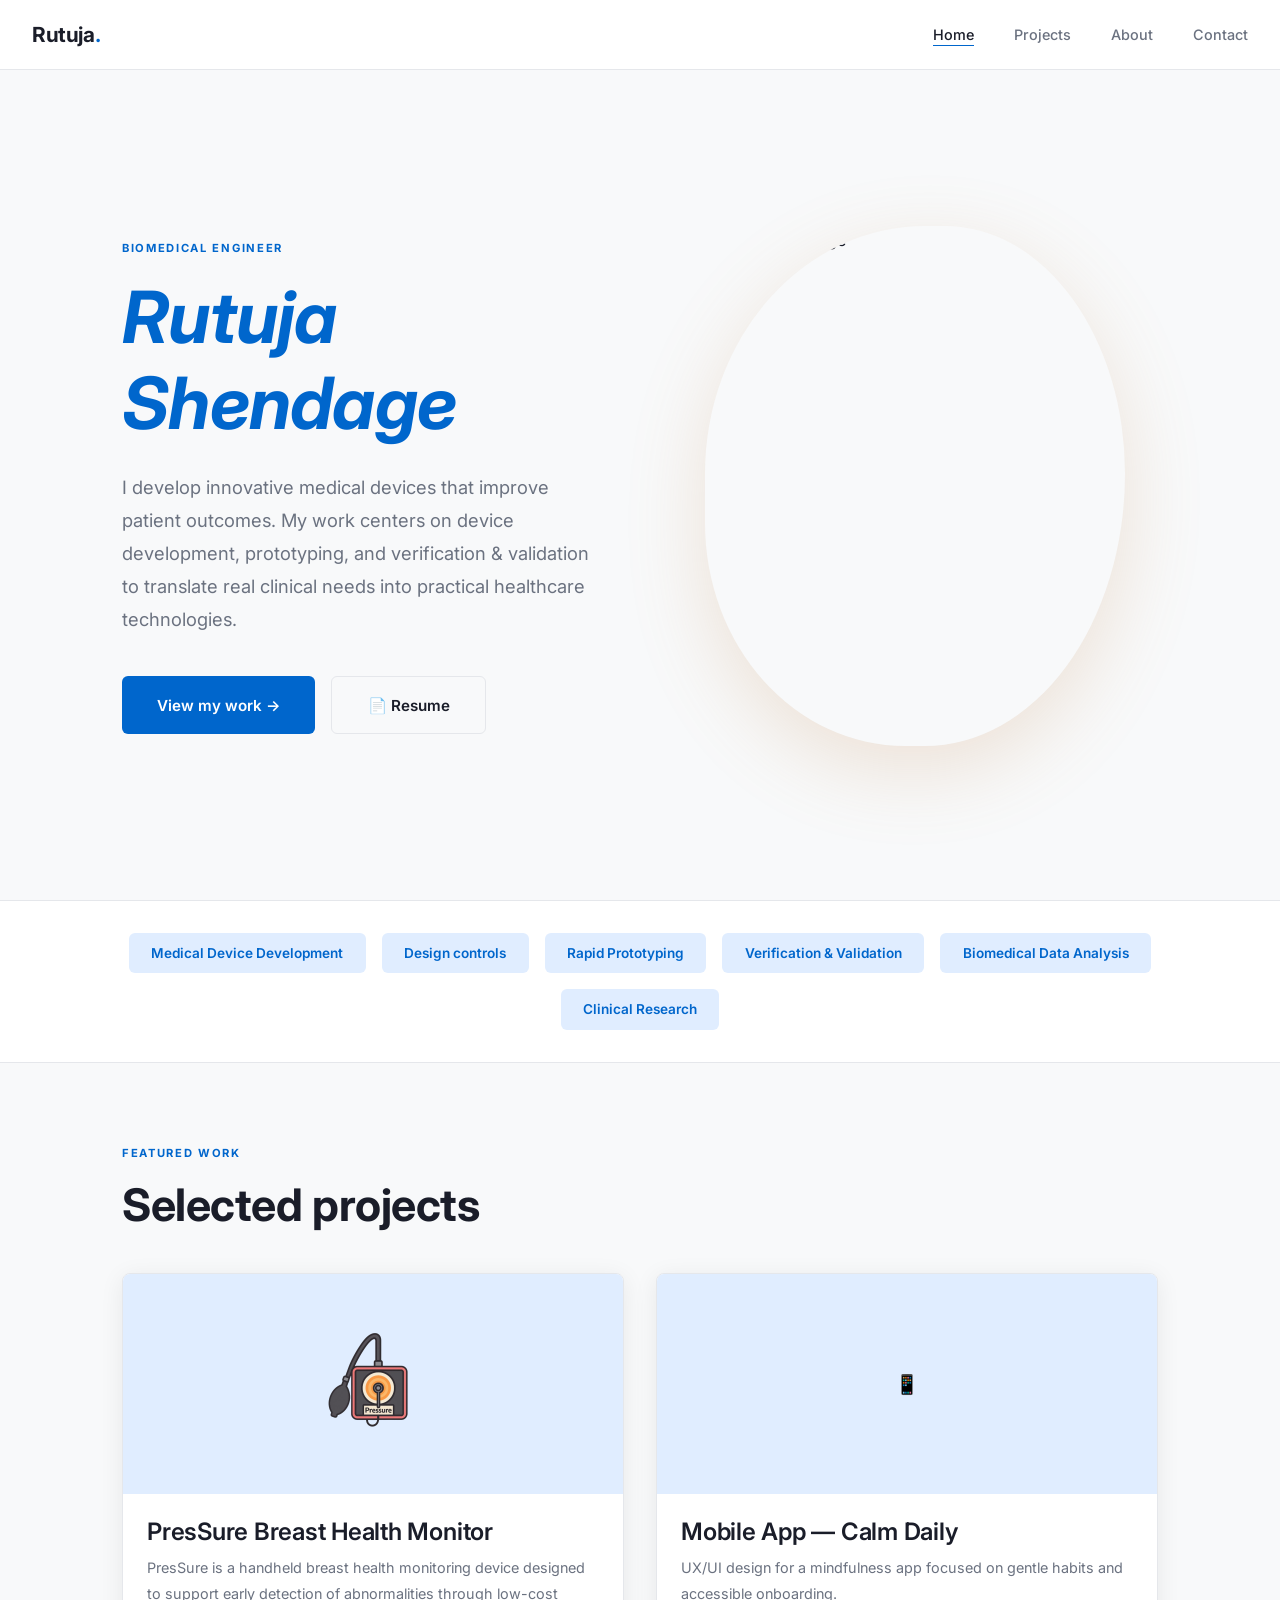
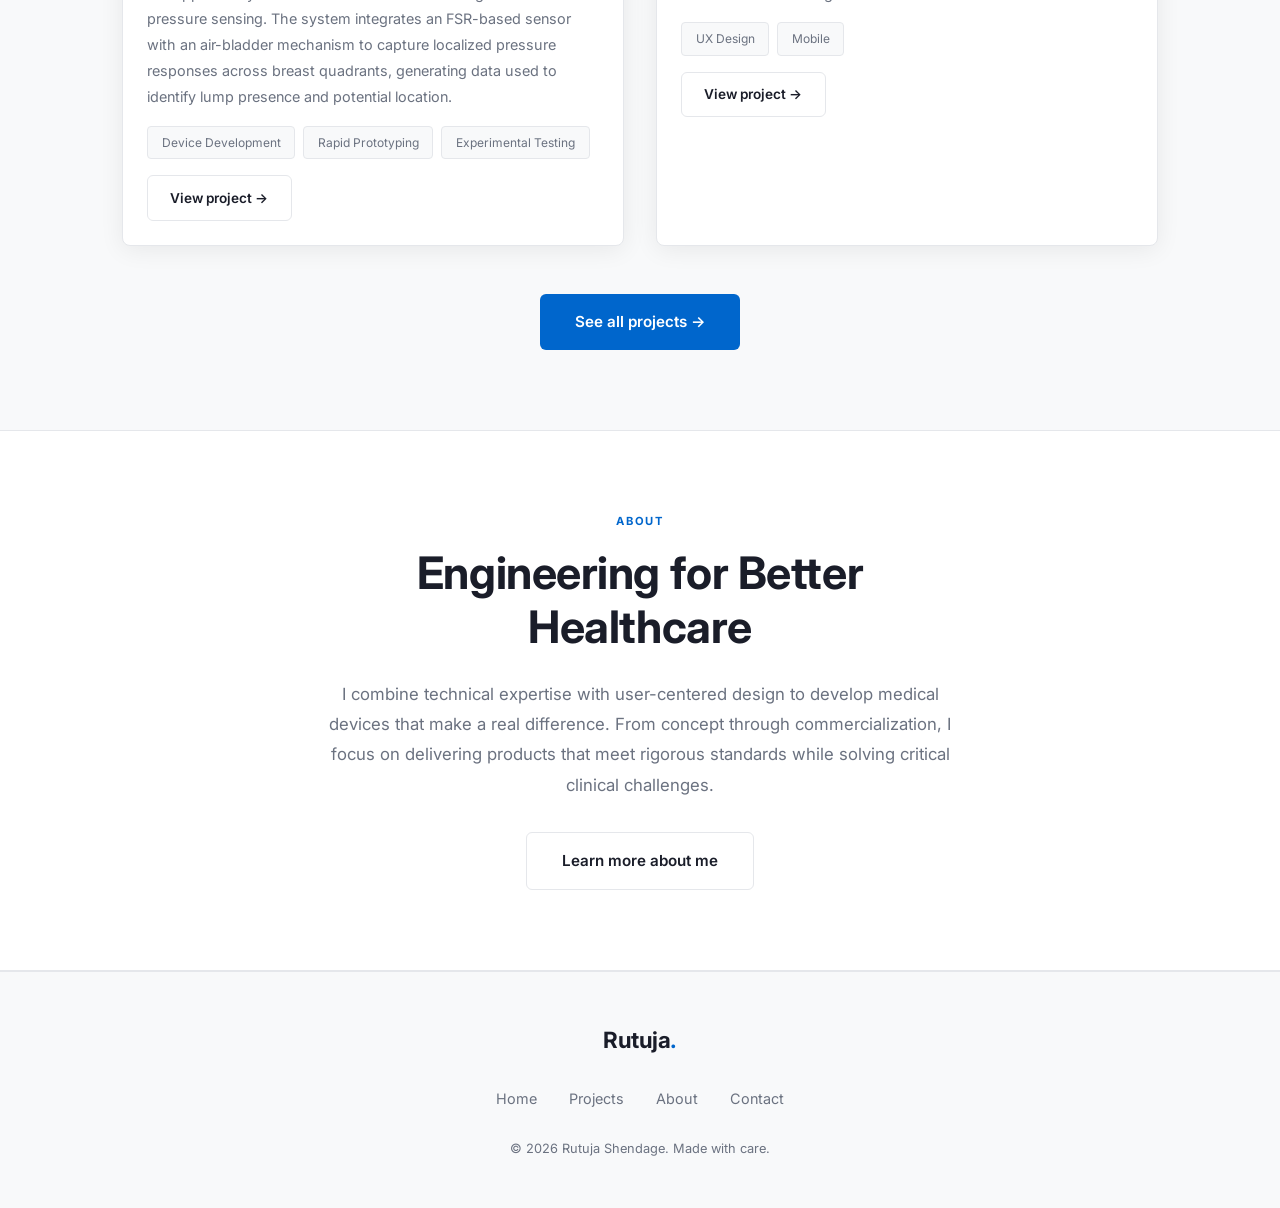
==== commit 0676fe3f: "Resume" ====
--- a/index.html
+++ b/index.html
@@ -41,7 +41,7 @@
             </p>
             <div class="hero-ctas">
               <a href="pages/projects.html" class="btn btn-primary">View my work →</a>
-              <a href="pages/contact.html" class="btn btn-outline">Get in touch</a>
+              <a href="resume/Rutuja_Resume.pdf" target="_blank" class="btn btn-outline">📄 Resume</a>
             </div>
           </div>
 
@@ -57,7 +57,6 @@
           </div>
         </div>
       </div>
-      <div class="hero-scroll">scroll</div>
     </section>
 
     <!-- ===== SKILLS STRIP ===== -->
@@ -85,13 +84,14 @@
         <div class="featured-grid">
           <!-- ✏️ FEATURED PROJECT 1 — Edit title, description, tags, and link -->
           <div class="featured-card fade-in">
-            <div class="featured-card-img">🌿</div><!-- ✏️ Replace emoji with <img src="..." alt="..."> -->
+            <div class="featured-card-img"><img src="images/Pressure.png" alt="PresSure Breast Health Monitor"></div>
             <div class="featured-card-body">
-              <h3>Project 1</h3>
-              <p>Description</p>
+              <h3>PresSure Breast Health Monitor</h3>
+              <p>PresSure is a handheld breast health monitoring device designed to support early detection of abnormalities through low-cost pressure sensing. The system integrates an FSR-based sensor with an air-bladder mechanism to capture localized pressure responses across breast quadrants, generating data used to identify lump presence and potential location.</p>
               <div class="card-tags">
-                <span class="card-tag">Branding</span>
-                <span class="card-tag">Print</span>
+                <span class="card-tag">Device Development</span>
+                <span class="card-tag">Rapid Prototyping</span>
+                <span class="card-tag">Experimental Testing</span>
               </div>
               <a href="pages/projects/bloom-studio.html" class="btn btn-outline" style="font-size:0.85rem; padding: 0.6rem 1.4rem;">View project →</a>
             </div>
--- a/css/style.css
+++ b/css/style.css
@@ -303,7 +303,7 @@
 
 .hero-scroll {
   position: absolute;
-  bottom: 2rem;
+  bottom: 6rem;
   left: 50%;
   transform: translateX(-50%);
   font-size: 0.8rem;
@@ -383,6 +383,11 @@
   color: var(--color-accent);
   font-family: var(--font-display);
   font-size: 1.2rem;
+}
+
+.featured-card-img img {
+  max-width: 25%;
+  height: auto;
 }
 
 .featured-card-body {
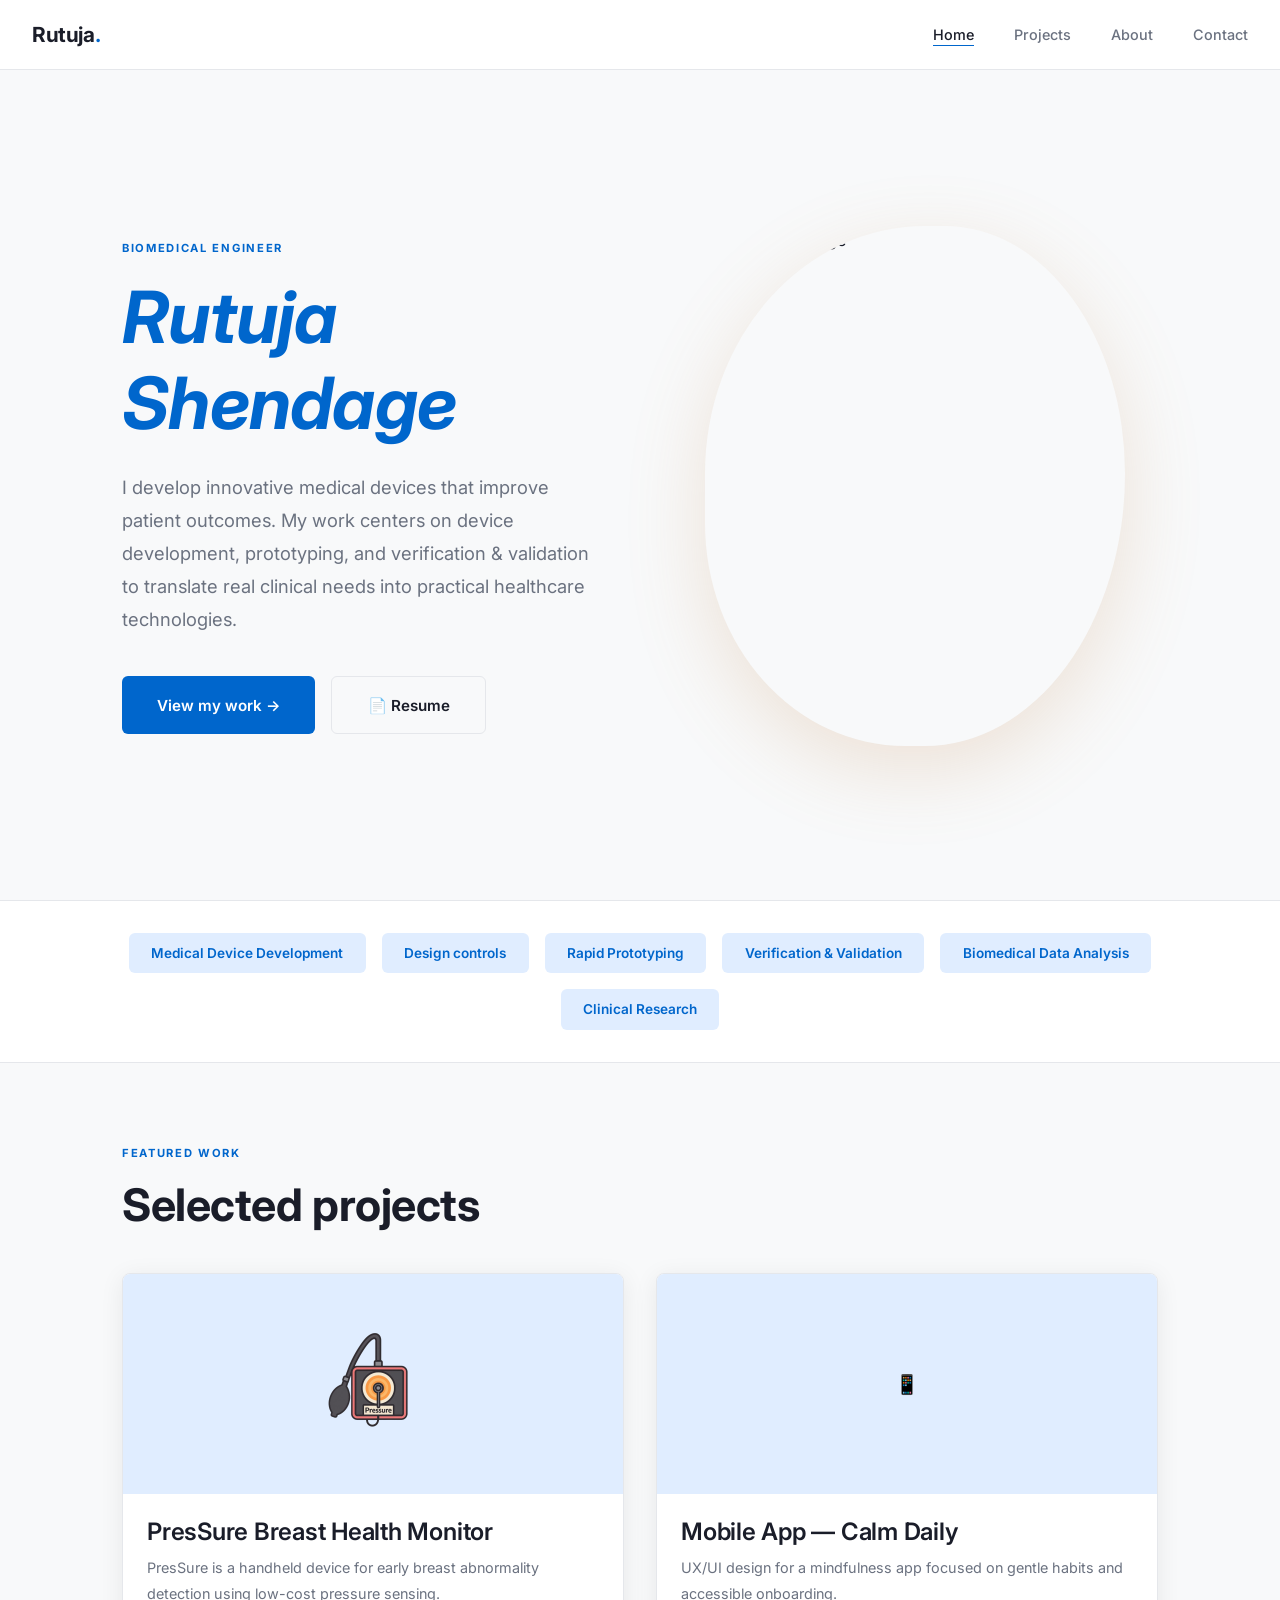
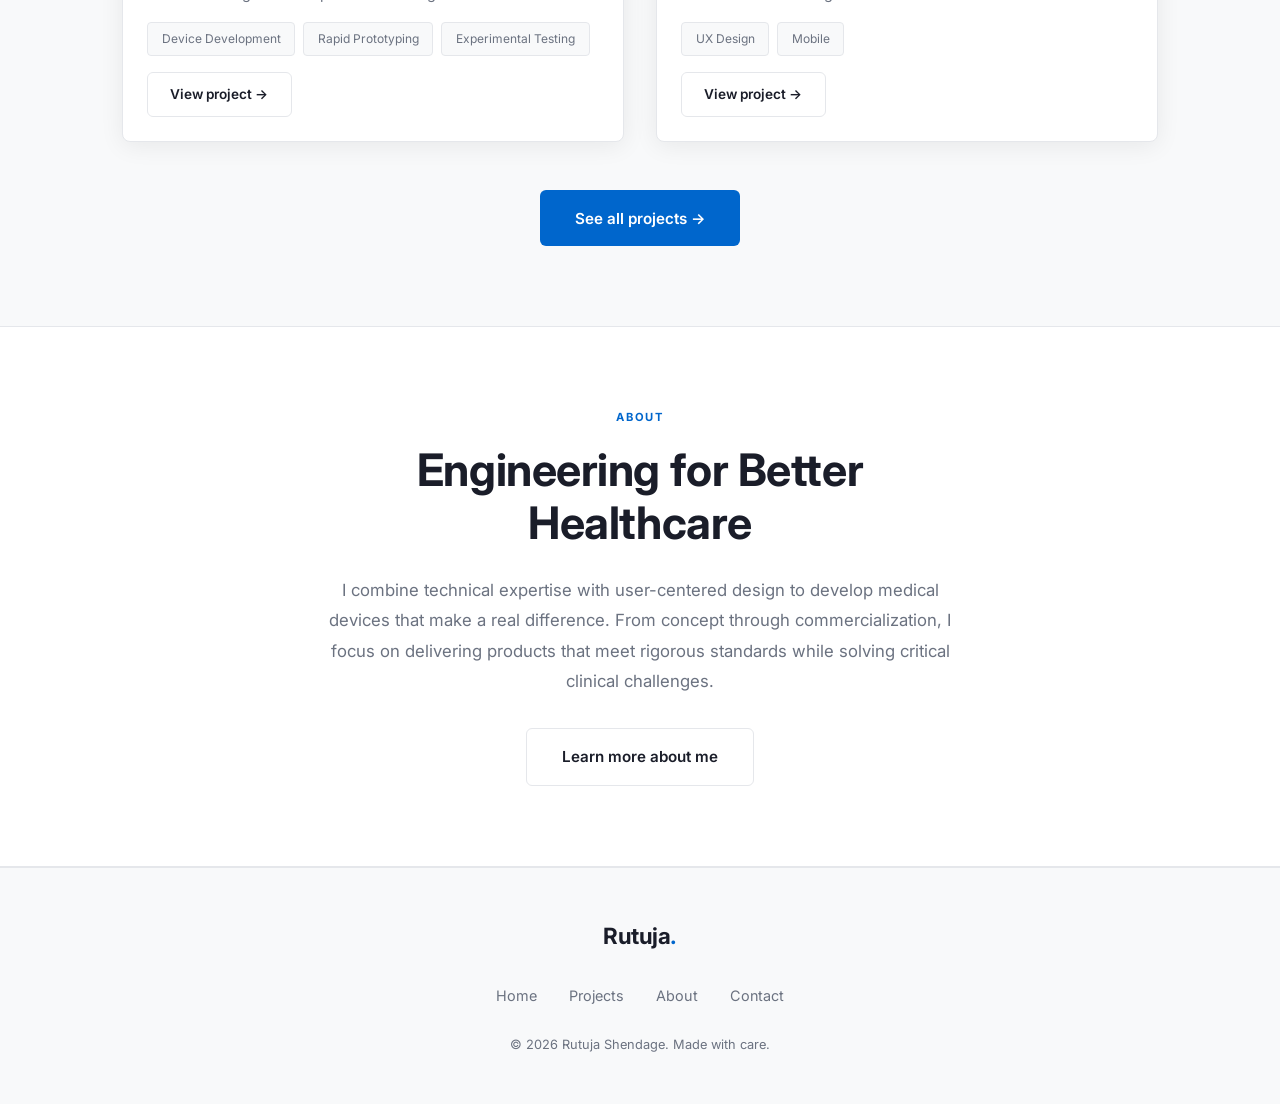
==== commit c812e354: "des" ====
--- a/index.html
+++ b/index.html
@@ -87,7 +87,7 @@
             <div class="featured-card-img"><img src="images/Pressure.png" alt="PresSure Breast Health Monitor"></div>
             <div class="featured-card-body">
               <h3>PresSure Breast Health Monitor</h3>
-              <p>PresSure is a handheld breast health monitoring device designed to support early detection of abnormalities through low-cost pressure sensing. The system integrates an FSR-based sensor with an air-bladder mechanism to capture localized pressure responses across breast quadrants, generating data used to identify lump presence and potential location.</p>
+              <p>PresSure is a handheld device for early breast abnormality detection using low-cost pressure sensing.</p>
               <div class="card-tags">
                 <span class="card-tag">Device Development</span>
                 <span class="card-tag">Rapid Prototyping</span>
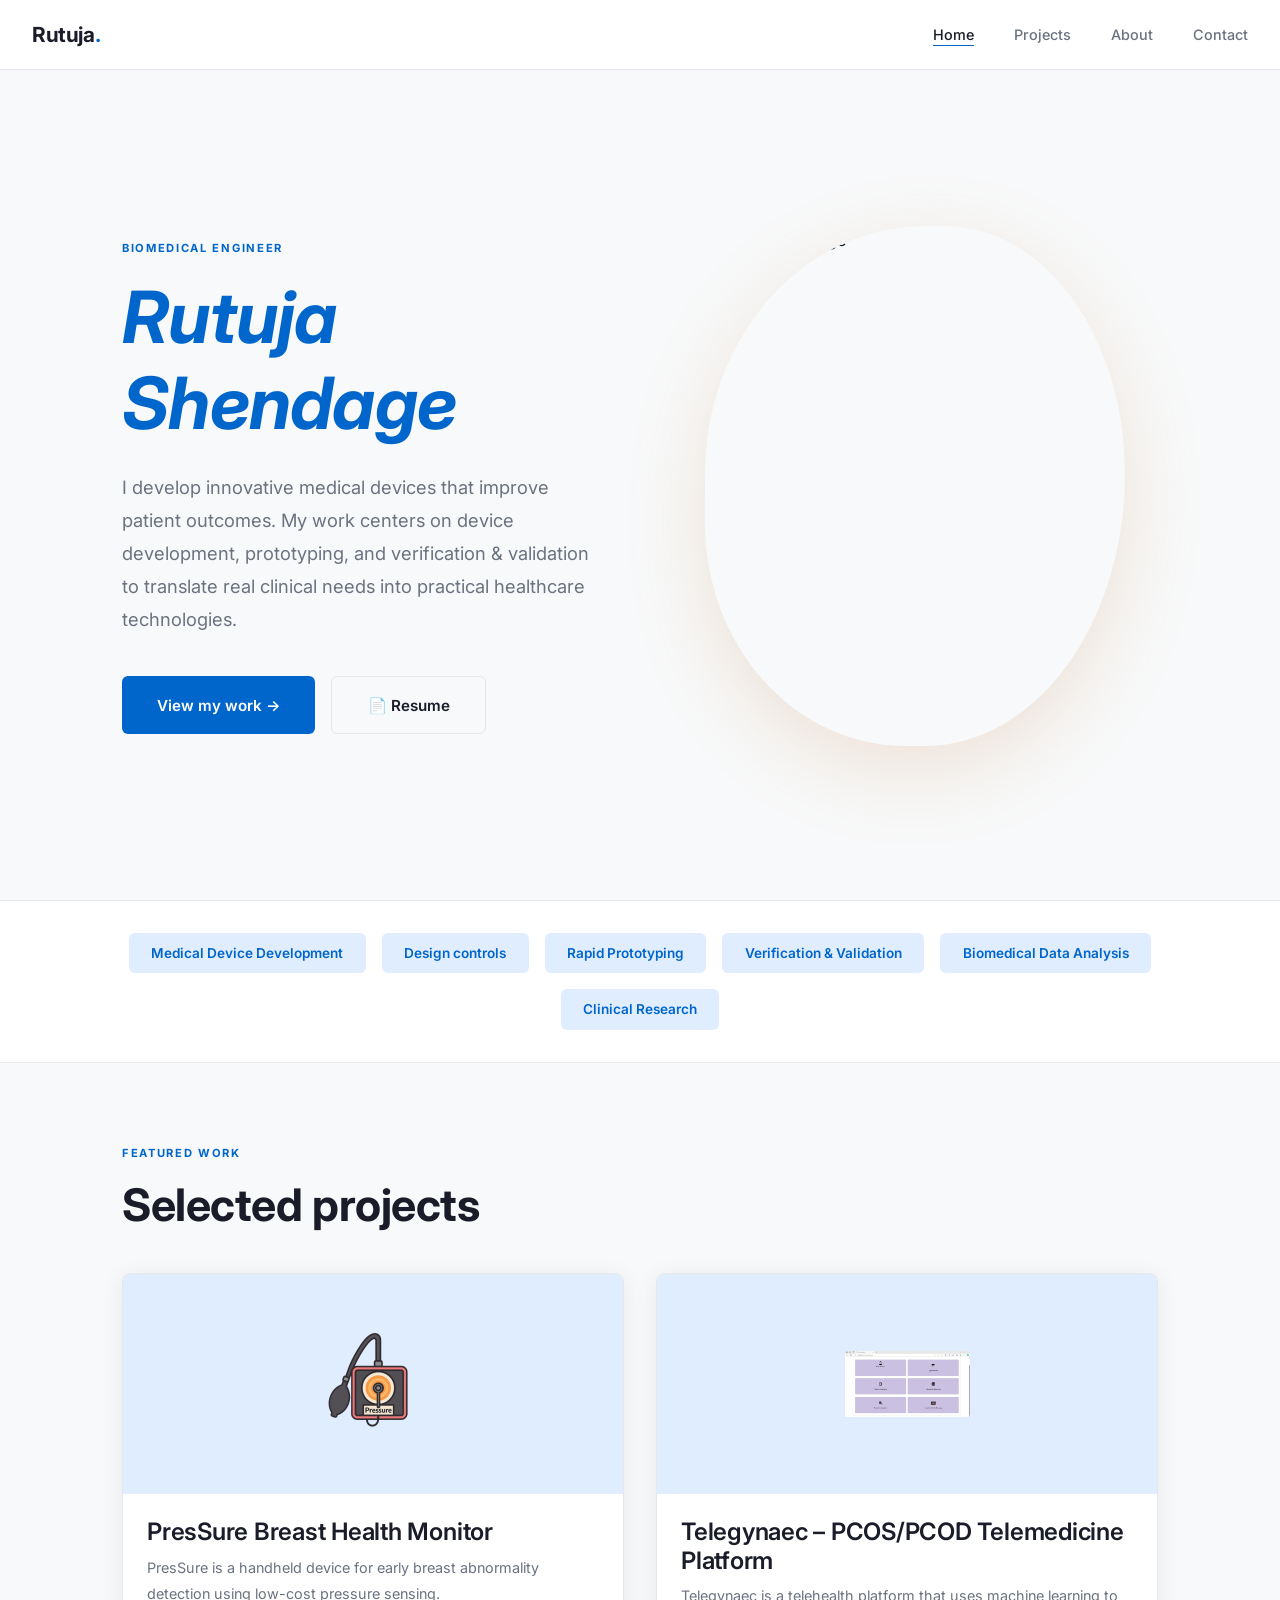
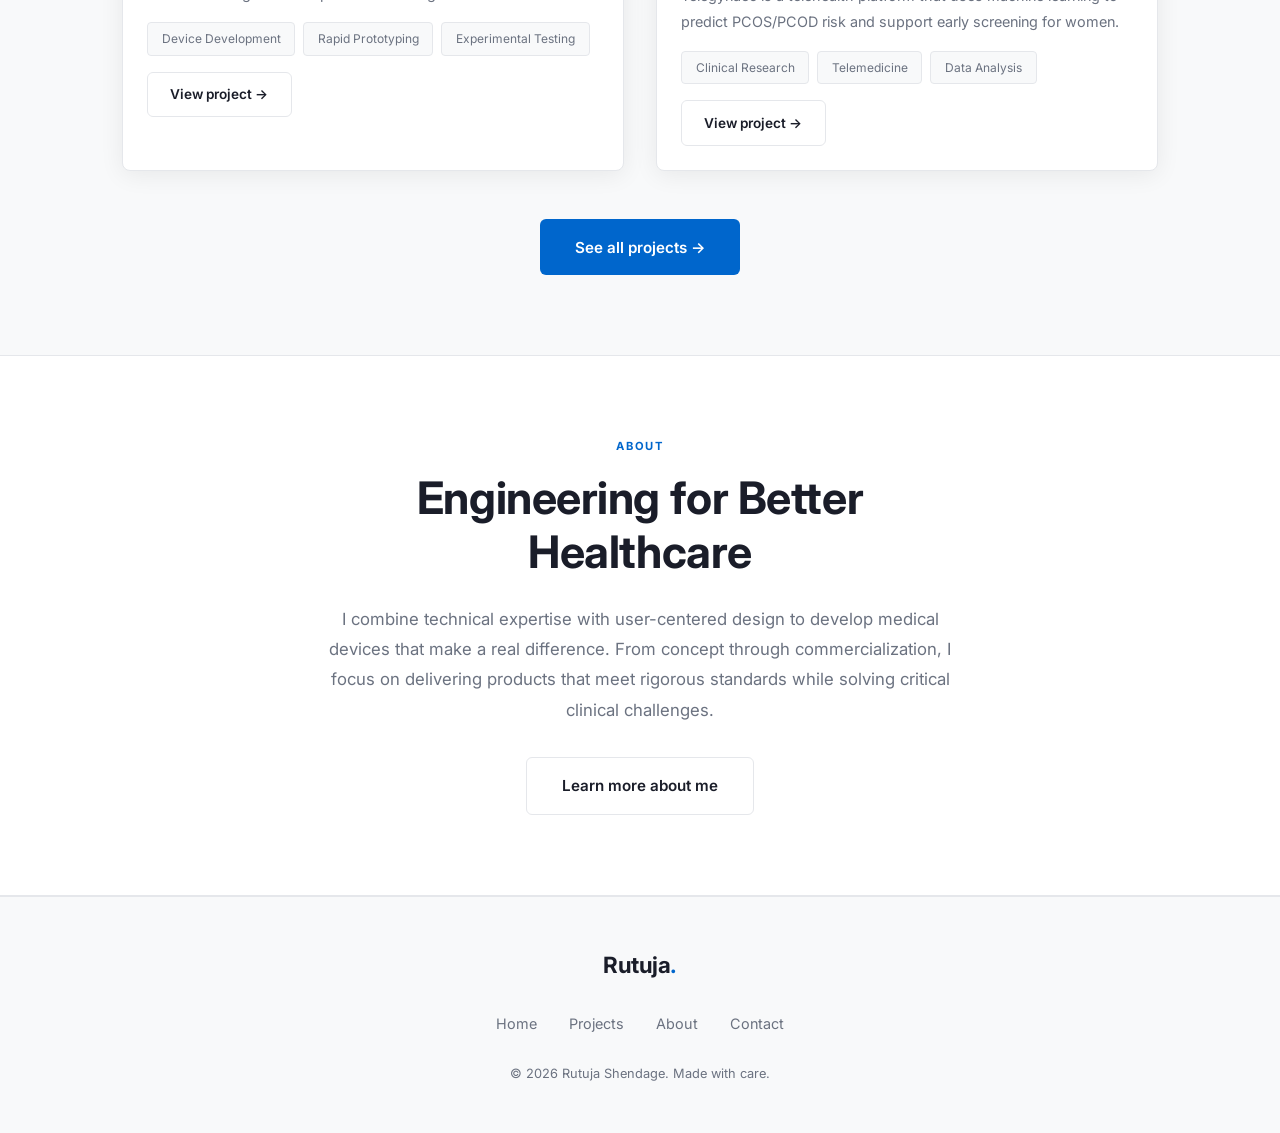
==== commit 0ea5c3e3: "p" ====
--- a/index.html
+++ b/index.html
@@ -99,13 +99,14 @@
 
           <!-- ✏️ FEATURED PROJECT 2 -->
           <div class="featured-card fade-in">
-            <div class="featured-card-img">📱</div>
+            <div class="featured-card-img"><img src="images/VideoCapture_20240428-213500.jpg" alt="PresSure Breast Health Monitor"></div>
             <div class="featured-card-body">
-              <h3>Mobile App — Calm Daily</h3>
-              <p>UX/UI design for a mindfulness app focused on gentle habits and accessible onboarding.</p>
+              <h3>Telegynaec – PCOS/PCOD Telemedicine Platform</h3>
+              <p>Telegynaec is a telehealth platform that uses machine learning to predict PCOS/PCOD risk and support early screening for women.</p>
               <div class="card-tags">
-                <span class="card-tag">UX Design</span>
-                <span class="card-tag">Mobile</span>
+                <span class="card-tag">Clinical Research</span>
+                <span class="card-tag">Telemedicine</span>
+                <span class="card-tag">Data Analysis</span>
               </div>
               <a href="pages/projects/calm-daily.html" class="btn btn-outline" style="font-size:0.85rem; padding: 0.6rem 1.4rem;">View project →</a>
             </div>
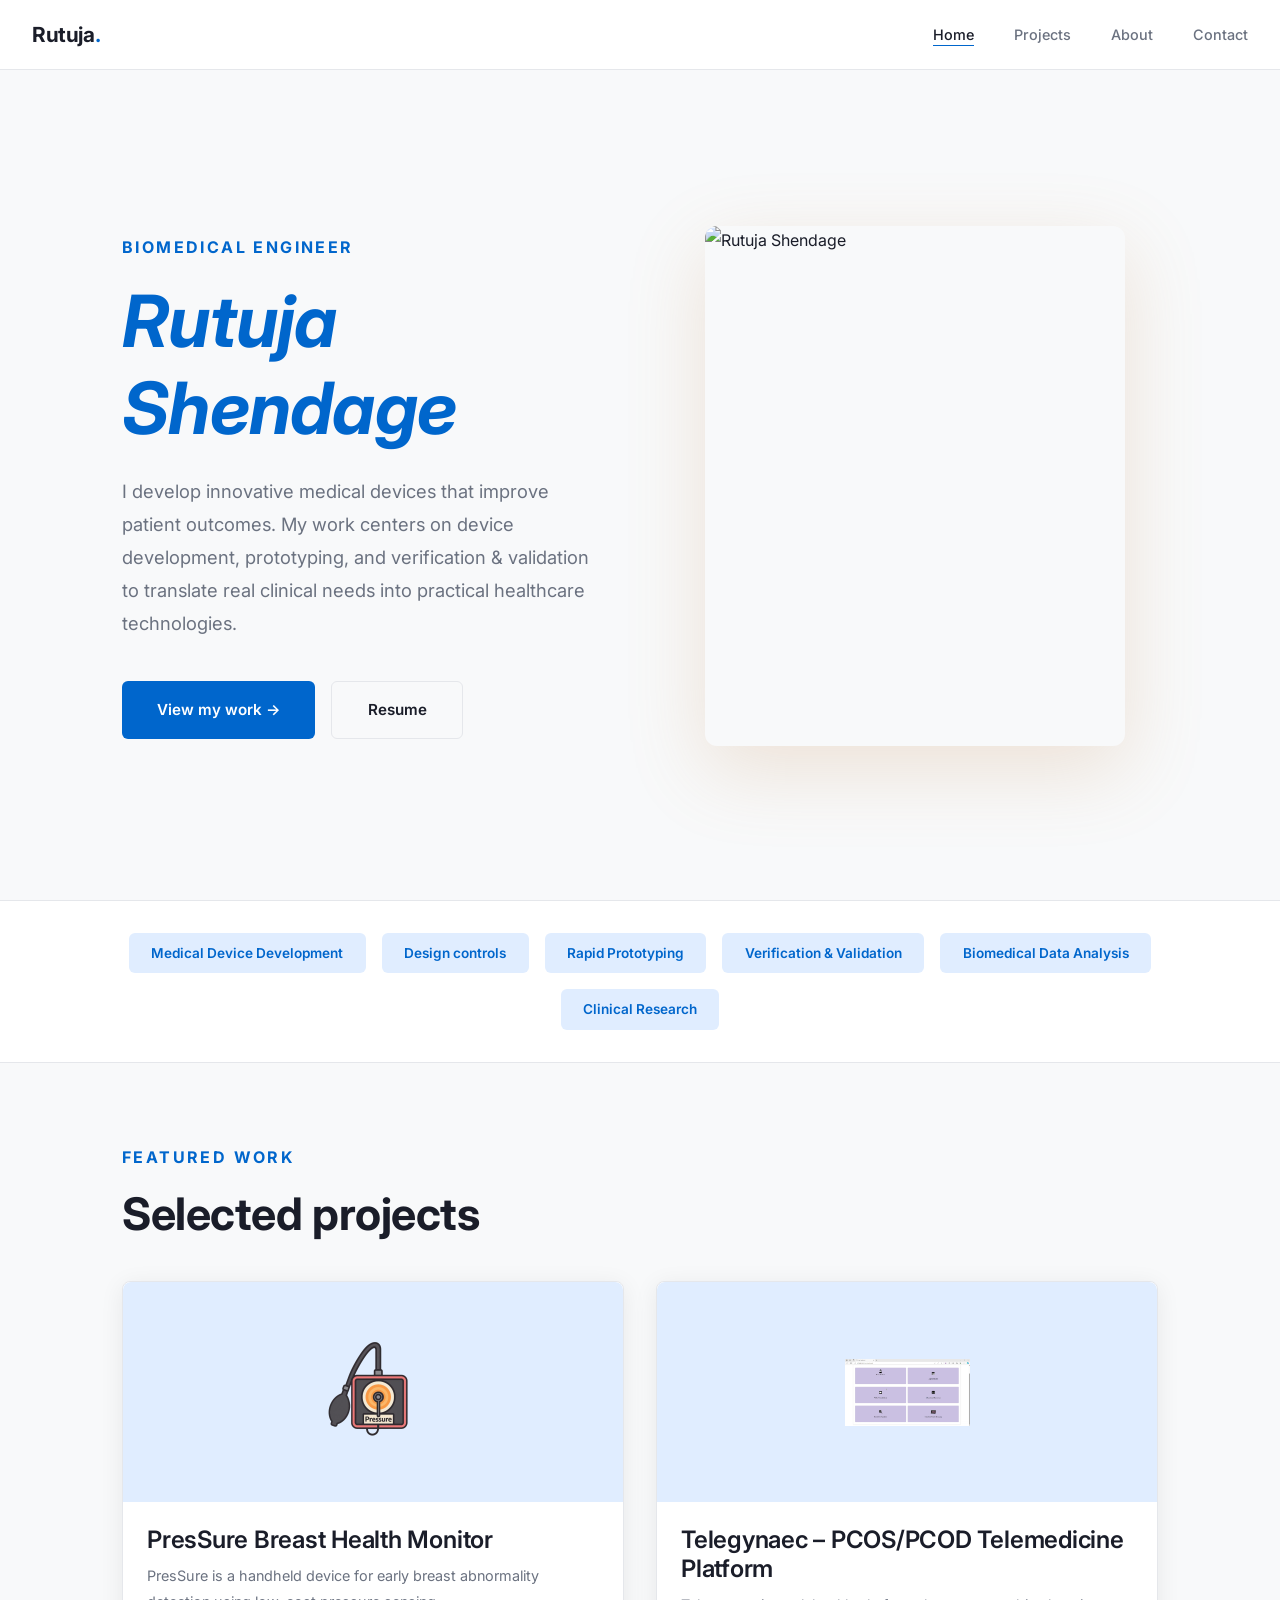
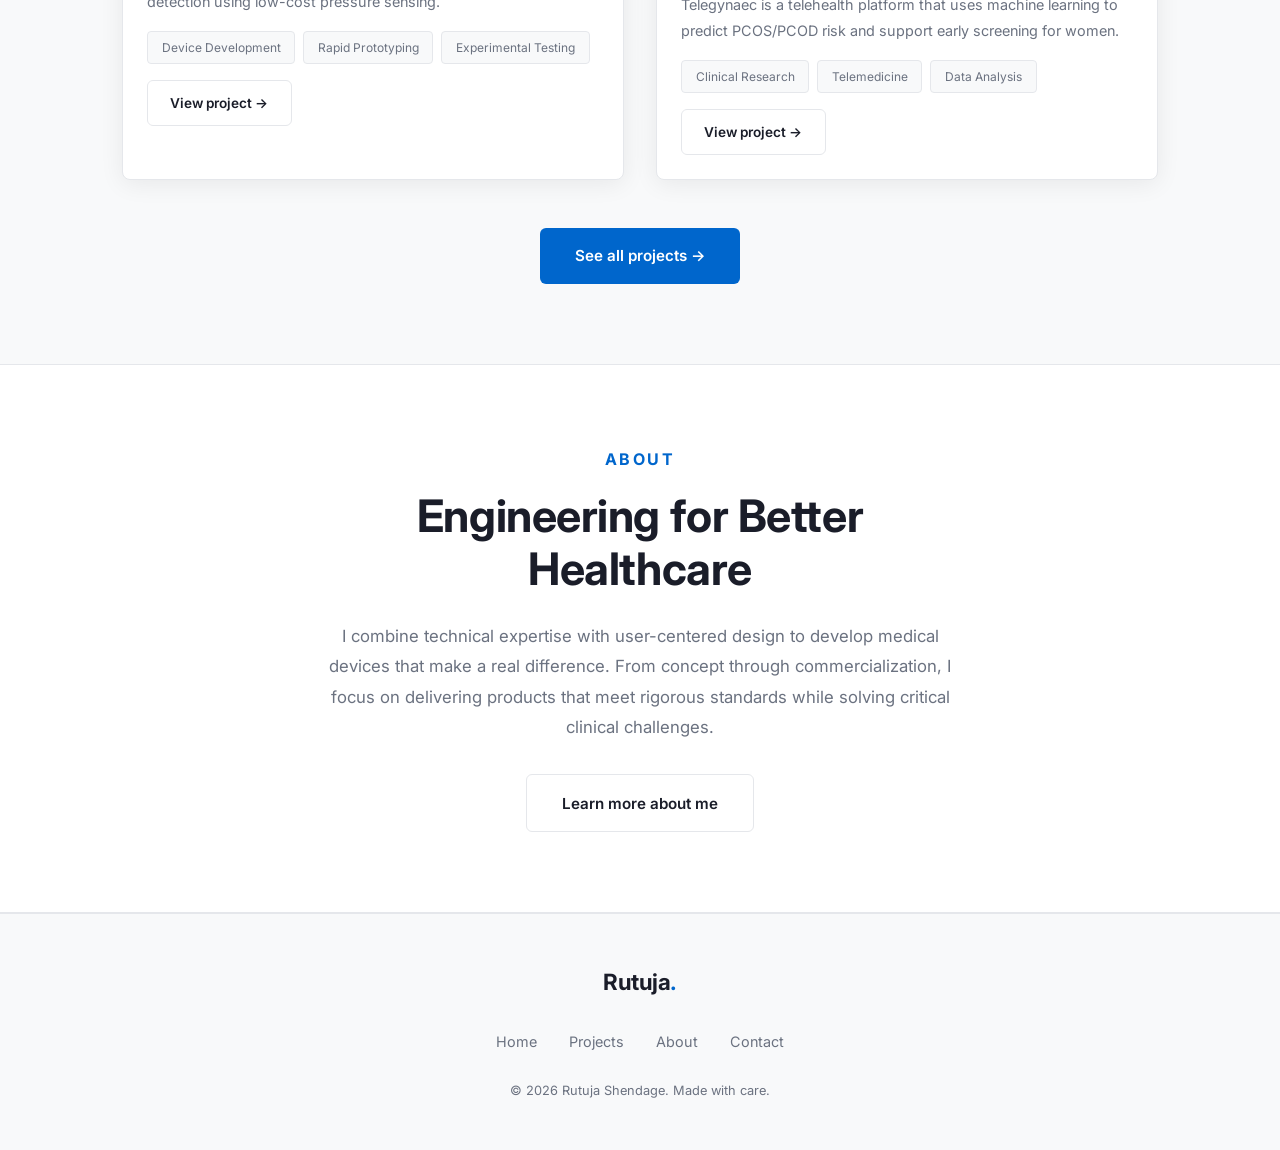
==== commit 20c167af: "about" ====
--- a/index.html
+++ b/index.html
@@ -41,7 +41,7 @@
             </p>
             <div class="hero-ctas">
               <a href="pages/projects.html" class="btn btn-primary">View my work →</a>
-              <a href="resume/Rutuja_Resume.pdf" target="_blank" class="btn btn-outline">📄 Resume</a>
+              <a href="resume/Rutuja_Resume.pdf" target="_blank" class="btn btn-outline">Resume</a>
             </div>
           </div>
 
--- a/css/style.css
+++ b/css/style.css
@@ -69,7 +69,7 @@
 }
 
 .section-label {
-  font-size: 0.7rem;
+  font-size: 1rem;
   letter-spacing: 0.15em;
   text-transform: uppercase;
   color: var(--color-accent);
@@ -263,33 +263,19 @@
 .hero-photo-ring {
   position: absolute;
   inset: -16px;
-  border-radius: 60% 40% 55% 45% / 50% 55% 45% 50%;
+  border-radius: var(--radius);
   border: 2px solid var(--color-accent-light);
   z-index: 0;
-  animation: morphRing 8s ease-in-out infinite;
-}
-
-@keyframes morphRing {
-  0%, 100% { border-radius: 60% 40% 55% 45% / 50% 55% 45% 50%; }
-  33%       { border-radius: 45% 55% 40% 60% / 55% 45% 55% 45%; }
-  66%       { border-radius: 55% 45% 60% 40% / 45% 55% 45% 55%; }
 }
 
 .hero-photo {
   width: 420px;
   height: 520px;
   object-fit: cover;
-  border-radius: 55% 45% 50% 50% / 50% 50% 55% 45%;
+  border-radius: var(--radius);
   position: relative;
   z-index: 1;
-  animation: morphPhoto 8s ease-in-out infinite;
   box-shadow: 0 24px 80px rgba(196, 136, 74, 0.2);
-}
-
-@keyframes morphPhoto {
-  0%, 100% { border-radius: 55% 45% 50% 50% / 50% 50% 55% 45%; }
-  33%       { border-radius: 45% 55% 45% 55% / 55% 45% 50% 50%; }
-  66%       { border-radius: 50% 50% 55% 45% / 45% 55% 45% 55%; }
 }
 
 /* Placeholder (before photo is added) */
@@ -383,6 +369,7 @@
   color: var(--color-accent);
   font-family: var(--font-display);
   font-size: 1.2rem;
+  border-radius: 8px 8px 0 0;
 }
 
 .featured-card-img img {
@@ -497,7 +484,8 @@
 }
 
 .about-photo {
-  width: 100%;
+  width: 60%;
+  max-height: 400px;
   aspect-ratio: 3/4;
   object-fit: cover;
   border-radius: var(--radius);
@@ -506,6 +494,7 @@
   align-items: center;
   justify-content: center;
   font-size: 5rem;
+  margin: 0 auto;
 }
 
 .about-content h2 { margin-bottom: 1.5rem; }
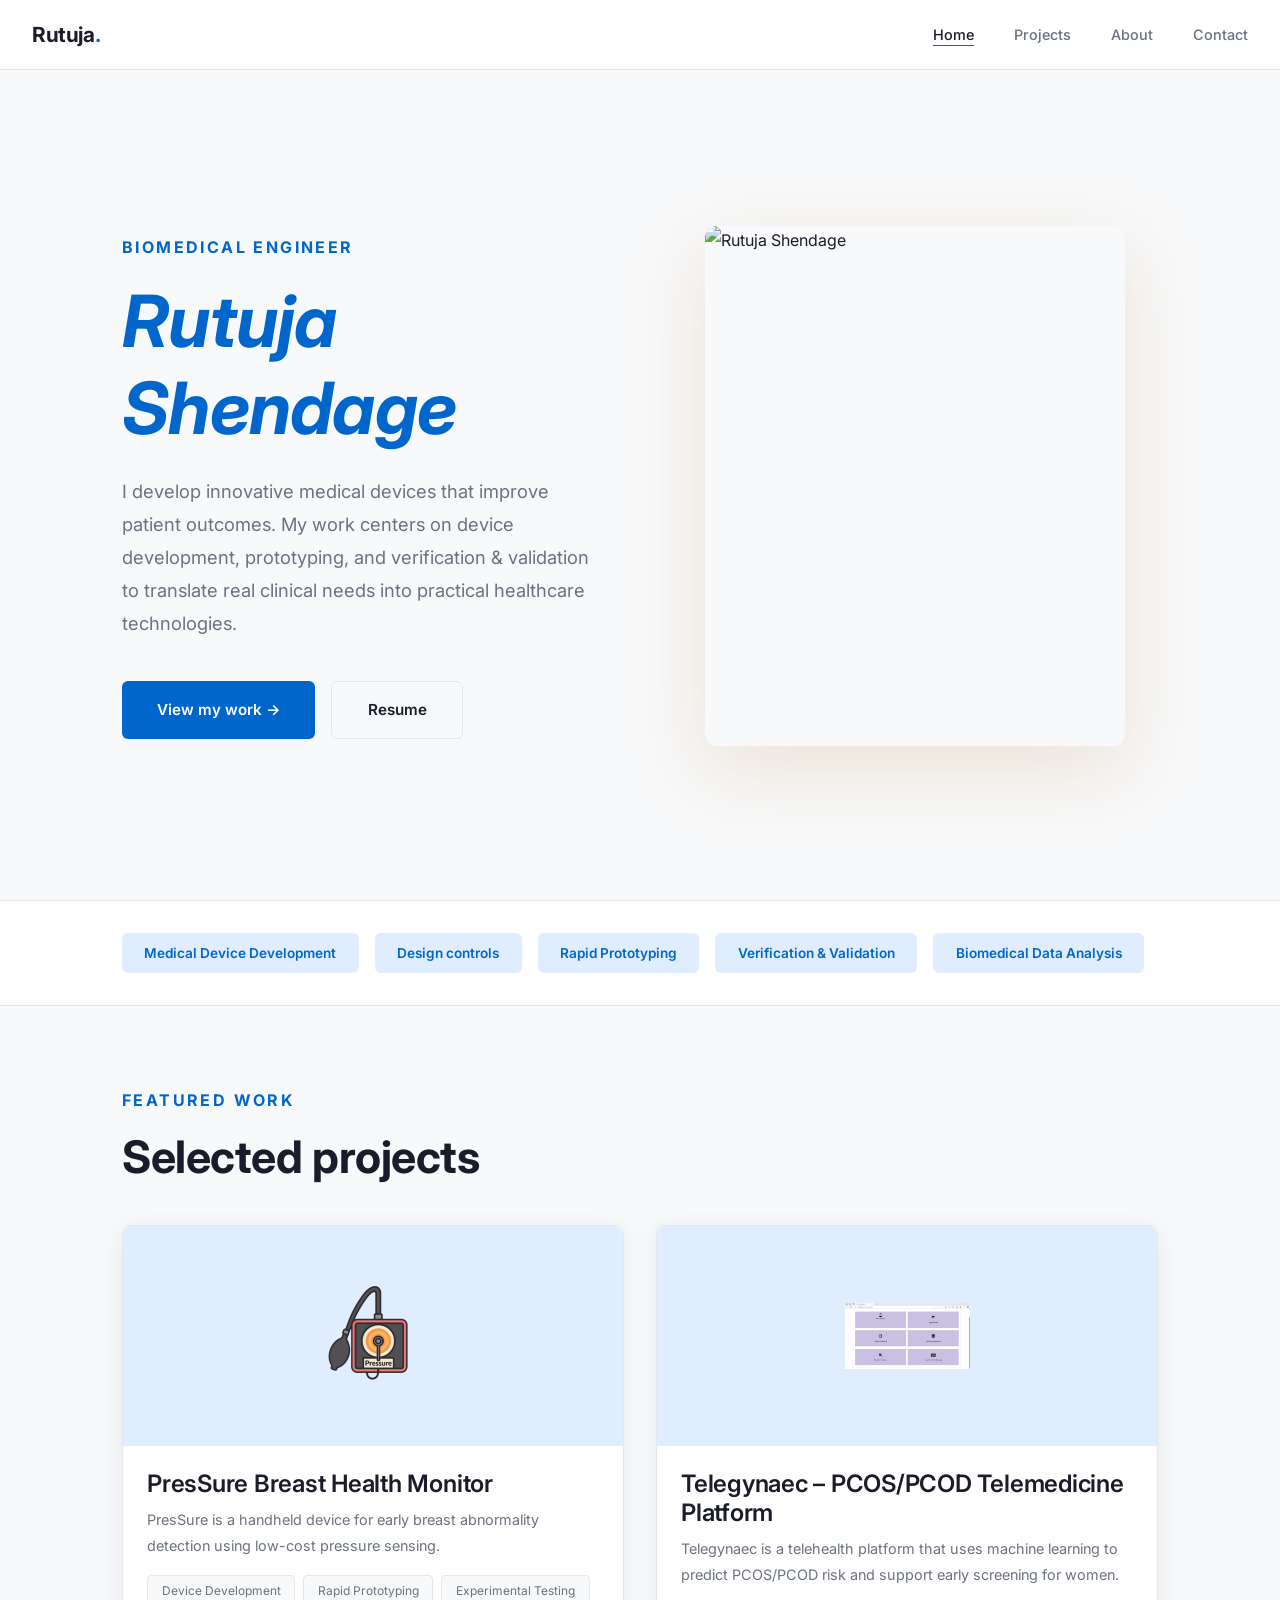
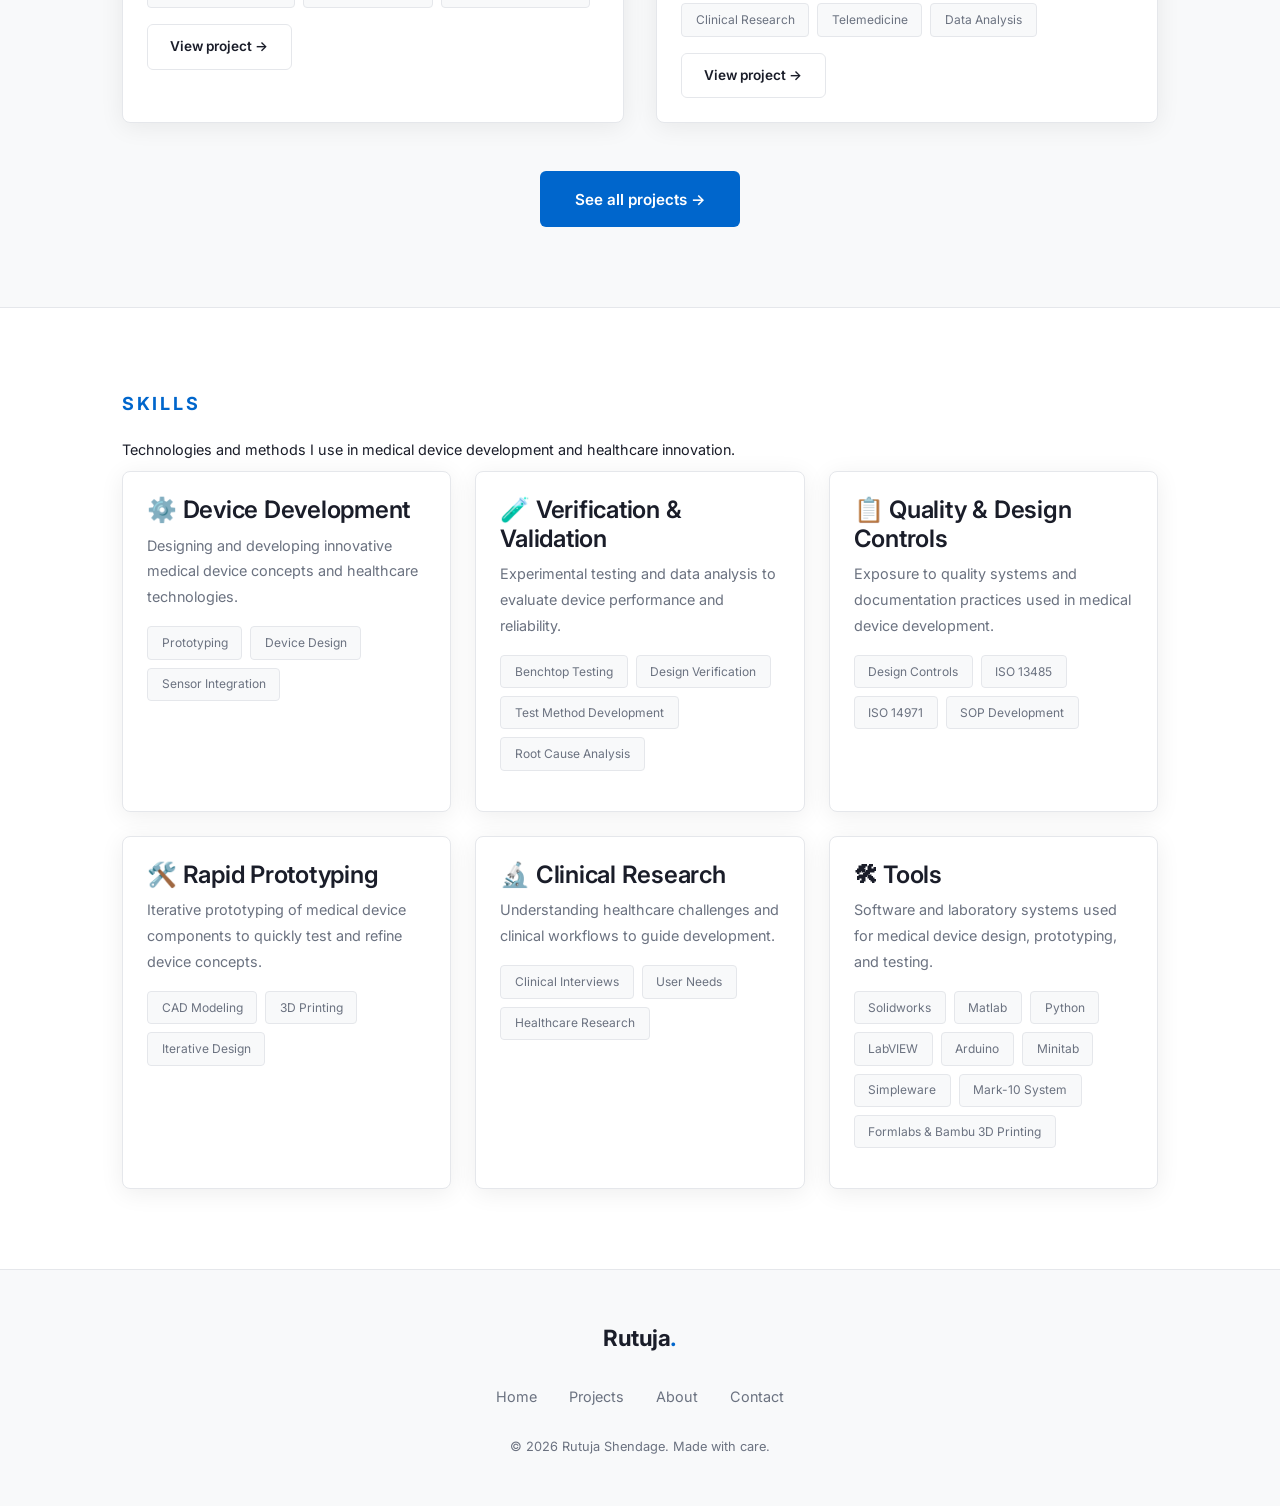
==== commit ef243aa7: "skills and projects" ====
--- a/index.html
+++ b/index.html
@@ -119,17 +119,95 @@
       </div>
     </section>
 
-    <!-- ===== BRIEF ABOUT ===== -->
-    <section class="section" style="background: var(--color-surface); border-top: 1px solid var(--color-border); border-bottom: 1px solid var(--color-border);">
-      <div class="container" style="max-width: 700px; text-align: center;">
-        <span class="section-label">About</span>
-        <h2 style="margin-bottom: 1.5rem;">Engineering for Better Healthcare</h2><!-- ✏️ Your headline -->
-        <p style="color: var(--color-muted); font-size: 1.05rem; margin-bottom: 2rem;">
-          I combine technical expertise with user-centered design to develop medical devices
-          that make a real difference. From concept through commercialization, I focus on
-          delivering products that meet rigorous standards while solving critical clinical challenges.
-        </p><!-- ✏️ Your short bio -->
-        <a href="pages/about.html" class="btn btn-outline">Learn more about me</a>
+    <!-- ===== SKILLS / TOOLS ===== -->
+    <section class="section" style="background: var(--color-surface); border-top: 1px solid var(--color-border);">
+      <div class="container">
+        <span class="section-label" style="font-size: 1.125rem;">Skills</span>
+        <p style="font-size: 0.9rem; margin-bottom: 0.5rem;">Technologies and methods I use in medical device development and healthcare innovation.</p>
+
+        <div style="display: grid; grid-template-columns: repeat(auto-fill, minmax(260px, 1fr)); gap: 1.5rem;">
+
+          <div class="featured-card fade-in">
+            <div class="featured-card-body">
+              <h3>⚙️ Device Development</h3>
+              <p>Designing and developing innovative medical device concepts and healthcare technologies.</p>
+              <div class="card-tags">
+                <span class="card-tag">Prototyping</span>
+                <span class="card-tag">Device Design</span>
+                <span class="card-tag">Sensor Integration</span>
+              </div>
+            </div>
+          </div>
+
+          <div class="featured-card fade-in">
+            <div class="featured-card-body">
+              <h3>🧪 Verification & Validation</h3>
+              <p>Experimental testing and data analysis to evaluate device performance and reliability.</p>
+              <div class="card-tags">
+                <span class="card-tag">Benchtop Testing</span>
+                <span class="card-tag">Design Verification</span>
+                <span class="card-tag">Test Method Development</span>
+                <span class="card-tag">Root Cause Analysis</span>
+              </div>
+            </div>
+          </div>
+
+          <div class="featured-card fade-in">
+            <div class="featured-card-body">
+              <h3>📋 Quality & Design Controls</h3>
+              <p>Exposure to quality systems and documentation practices used in medical device development.</p>
+              <div class="card-tags">
+                <span class="card-tag">Design Controls</span>
+                <span class="card-tag">ISO 13485</span>
+                <span class="card-tag">ISO 14971</span>
+                <span class="card-tag">SOP Development</span>
+              </div>
+            </div>
+          </div>
+
+          <div class="featured-card fade-in">
+            <div class="featured-card-body">
+              <h3>🛠️ Rapid Prototyping</h3>
+              <p>Iterative prototyping of medical device components to quickly test and refine device concepts.</p>
+              <div class="card-tags">
+                <span class="card-tag">CAD Modeling</span>
+                <span class="card-tag">3D Printing</span>
+                <span class="card-tag">Iterative Design</span>
+              </div>
+            </div>
+          </div>
+
+          <div class="featured-card fade-in">
+            <div class="featured-card-body">
+              <h3>🔬 Clinical Research</h3>
+              <p>Understanding healthcare challenges and clinical workflows to guide development.</p>
+              <div class="card-tags">
+                <span class="card-tag">Clinical Interviews</span>
+                <span class="card-tag">User Needs</span>
+                <span class="card-tag">Healthcare Research</span>
+              </div>
+            </div>
+          </div>
+
+          <div class="featured-card fade-in">
+            <div class="featured-card-body">
+              <h3>🛠 Tools</h3>
+              <p>Software and laboratory systems used for medical device design, prototyping, and testing.</p>
+              <div class="card-tags">
+                <span class="card-tag">Solidworks</span>
+                <span class="card-tag">Matlab</span>
+                <span class="card-tag">Python</span>
+                <span class="card-tag">LabVIEW</span>
+                <span class="card-tag">Arduino</span>
+                <span class="card-tag">Minitab</span>
+                <span class="card-tag">Simpleware</span>
+                <span class="card-tag">Mark-10 System</span>
+                <span class="card-tag">Formlabs & Bambu 3D Printing</span>
+              </div>
+            </div>
+          </div>
+
+        </div>
       </div>
     </section>
 
--- a/css/style.css
+++ b/css/style.css
@@ -323,9 +323,18 @@
 
 .skills-strip-inner {
   display: flex;
-  flex-wrap: wrap;
+  flex-wrap: nowrap;
   gap: 1rem;
-  justify-content: center;
+  justify-content: flex-start;
+  overflow-x: auto;
+  overflow-y: hidden;
+  -webkit-overflow-scrolling: touch;
+  scrollbar-width: none;
+  -ms-overflow-style: none;
+}
+
+.skills-strip-inner::-webkit-scrollbar {
+  display: none;
 }
 
 .skill-tag {
@@ -335,6 +344,8 @@
   border-radius: 6px;
   font-size: 0.85rem;
   font-weight: 600;
+  white-space: nowrap;
+  flex: 0 0 auto;
 }
 
 /* === FEATURED PROJECT (homepage) === */
@@ -478,14 +489,22 @@
 /* === ABOUT PAGE === */
 .about-grid {
   display: grid;
-  grid-template-columns: 1fr 1.5fr;
+  /* left column wider, right column narrower */
+  grid-template-columns: minmax(0, 2fr) minmax(280px, 1fr);
   gap: 4rem;
   align-items: start;
 }
 
+.about-media {
+  display: flex;
+  flex-direction: column;
+  align-items: center;
+}
+
 .about-photo {
-  width: 60%;
-  max-height: 400px;
+  width: 100%;
+  max-width: 360px;
+  height: auto;
   aspect-ratio: 3/4;
   object-fit: cover;
   border-radius: var(--radius);
@@ -495,6 +514,38 @@
   justify-content: center;
   font-size: 5rem;
   margin: 0 auto;
+}
+
+.about-contact-links {
+  margin-top: 1rem;
+  display: flex;
+  justify-content: center;
+  gap: 0.6rem;
+  flex-wrap: wrap;
+}
+
+.about-contact-link {
+  display: inline-flex;
+  align-items: center;
+  gap: 0.35rem;
+  padding: 0.4rem 0.7rem;
+  border-radius: 999px;
+  border: 1px solid var(--color-border);
+  background: var(--color-surface);
+  color: var(--color-text);
+  font-size: 0.85rem;
+  white-space: nowrap;
+  transition: var(--transition);
+}
+
+.about-contact-link:hover {
+  transform: translateY(-1px);
+  border-color: #cfd4dc;
+}
+
+.about-contact-icon {
+  font-size: 0.9rem;
+  line-height: 1;
 }
 
 .about-content h2 { margin-bottom: 1.5rem; }
@@ -639,16 +690,21 @@
 
 /* === PAGE HERO (inner pages) === */
 .page-hero {
-  padding: 4rem 0 3rem;
+  padding: 2.5rem 0 1.25rem;
   border-bottom: 1px solid var(--color-border);
 }
 
-.page-hero h1 { margin-bottom: 1rem; }
+.page-hero h1 { margin-bottom: 0.4rem; }
 
 .page-hero p {
   font-size: 1.1rem;
   color: var(--color-muted);
   max-width: 520px;
+}
+
+/* Tighten gap after hero divider on inner pages */
+.page-hero + .section {
+  padding-top: 1rem;
 }
 
 /* === FOOTER === */
@@ -853,6 +909,10 @@
   .about-grid,
   .contact-grid { grid-template-columns: 1fr; }
 
+  .about-media {
+    margin-top: 0.5rem;
+  }
+
   .about-stats { grid-template-columns: 1fr 1fr; }
 
   .section { padding: 3rem 0; }
